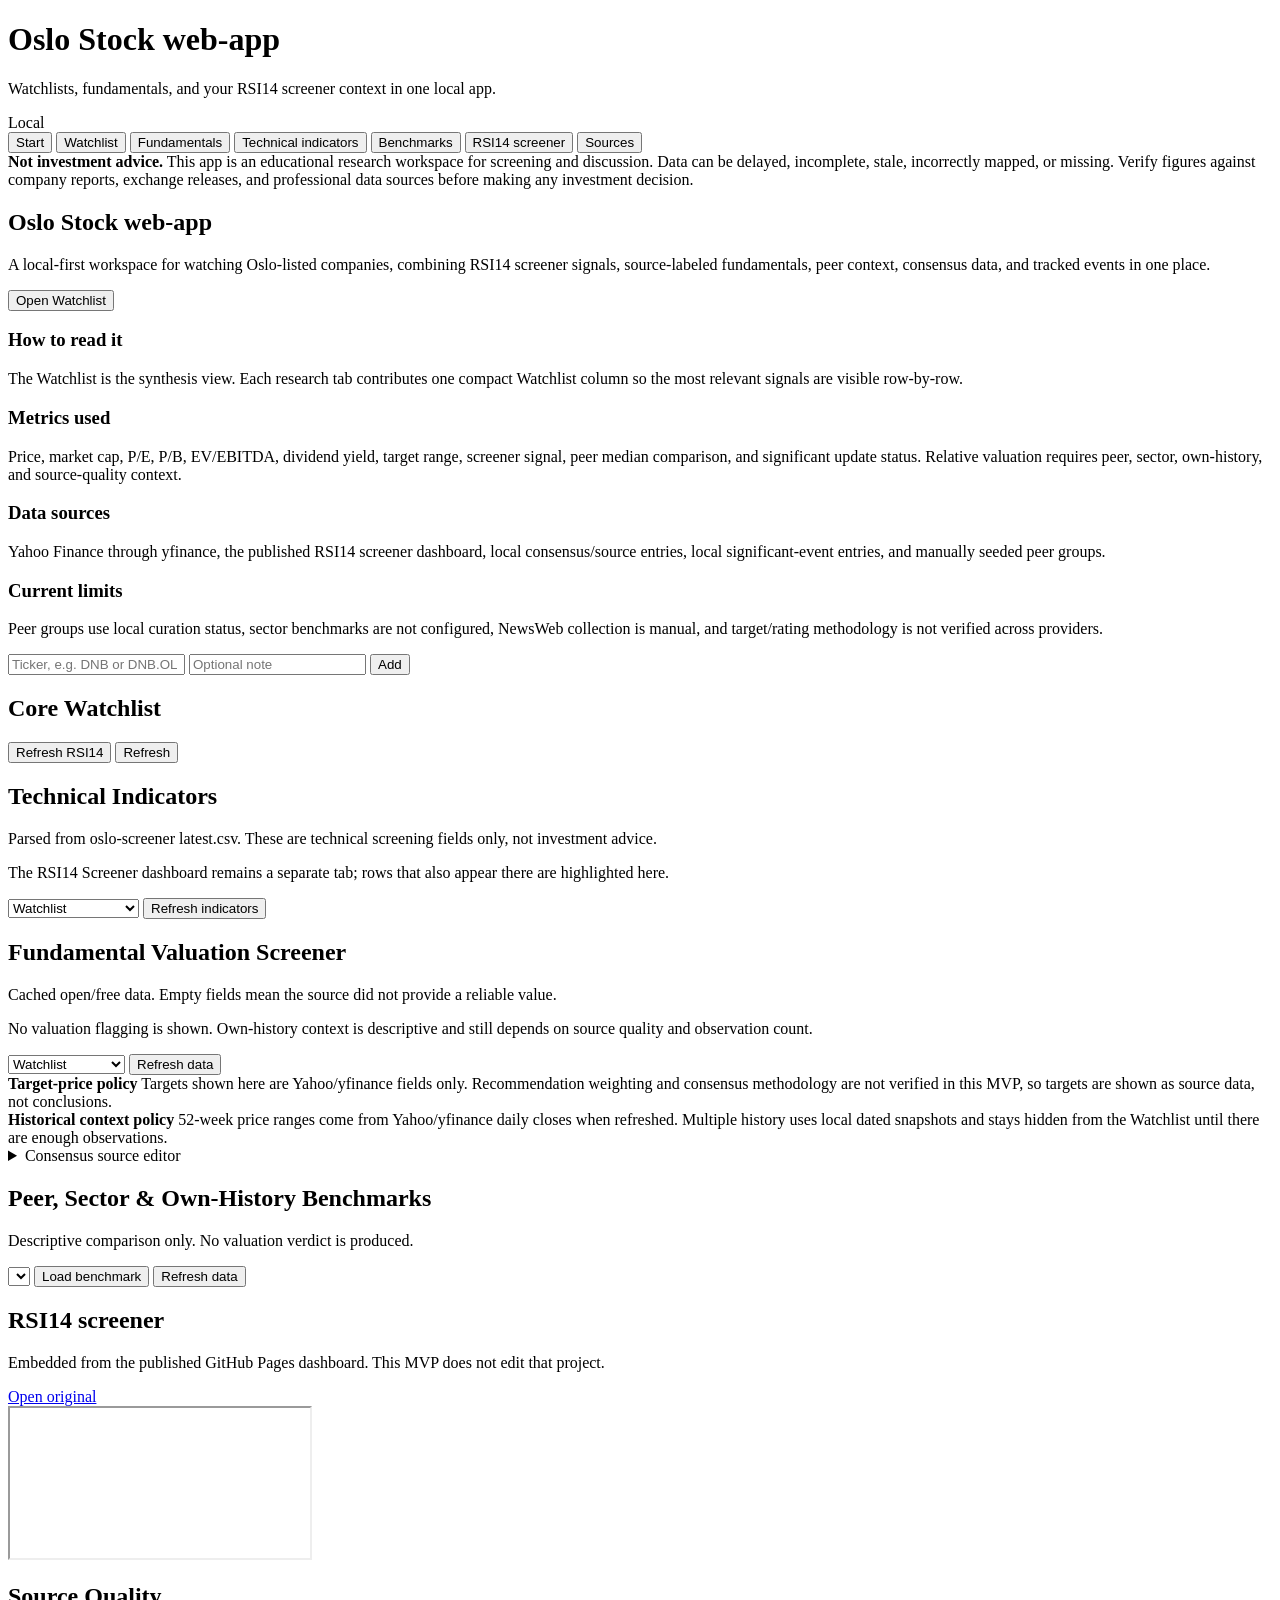
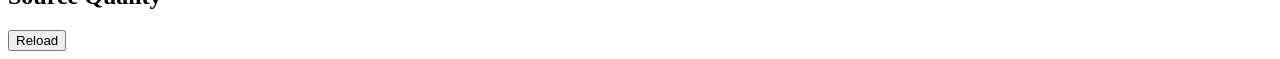
==== app/static/index.html @ fc9c8884 "Add technical indicator coverage to watchlist Co-authored-by: Codex <noreply@openai.com>" ====
<!doctype html>
<html lang="en">
  <head>
    <meta charset="utf-8" />
    <meta name="viewport" content="width=device-width, initial-scale=1, viewport-fit=cover" />
    <meta name="theme-color" content="#172033" />
    <meta name="apple-mobile-web-app-capable" content="yes" />
    <meta name="apple-mobile-web-app-title" content="Oslo Stock" />
    <meta name="apple-mobile-web-app-status-bar-style" content="black-translucent" />
    <link rel="manifest" href="/manifest.json" />
    <title>Oslo Stock web-app</title>
    <link rel="stylesheet" href="/styles.css" />
  </head>
  <body>
    <header class="app-header">
      <div>
        <h1>Oslo Stock web-app</h1>
        <p>Watchlists, fundamentals, and your RSI14 screener context in one local app.</p>
      </div>
      <div class="status-pill" id="health">Local</div>
    </header>

    <nav class="tabs" aria-label="Workspace tabs">
      <button class="tab active" data-tab="start">Start</button>
      <button class="tab" data-tab="watchlist">Watchlist</button>
      <button class="tab" data-tab="fundamentals">Fundamentals</button>
      <button class="tab" data-tab="technical">Technical indicators</button>
      <button class="tab" data-tab="benchmarks">Benchmarks</button>
      <button class="tab" data-tab="dashboard">RSI14 screener</button>
      <button class="tab" data-tab="sources">Sources</button>
    </nav>

    <main>
      <section id="start" class="panel active">
        <div class="start-page">
          <section class="disclaimer-band">
            <strong>Not investment advice.</strong>
            <span>This app is an educational research workspace for screening and discussion. Data can be delayed, incomplete, stale, incorrectly mapped, or missing. Verify figures against company reports, exchange releases, and professional data sources before making any investment decision.</span>
          </section>

          <section class="start-intro">
            <div>
              <h2>Oslo Stock web-app</h2>
              <p>A local-first workspace for watching Oslo-listed companies, combining RSI14 screener signals, source-labeled fundamentals, peer context, consensus data, and tracked events in one place.</p>
            </div>
            <button class="button-link" data-start-watchlist>Open Watchlist</button>
          </section>

          <section class="start-grid">
            <article class="start-card">
              <h3>How to read it</h3>
              <p>The Watchlist is the synthesis view. Each research tab contributes one compact Watchlist column so the most relevant signals are visible row-by-row.</p>
            </article>
            <article class="start-card">
              <h3>Metrics used</h3>
              <p>Price, market cap, P/E, P/B, EV/EBITDA, dividend yield, target range, screener signal, peer median comparison, and significant update status. Relative valuation requires peer, sector, own-history, and source-quality context.</p>
            </article>
            <article class="start-card">
              <h3>Data sources</h3>
              <p>Yahoo Finance through yfinance, the published RSI14 screener dashboard, local consensus/source entries, local significant-event entries, and manually seeded peer groups.</p>
            </article>
            <article class="start-card">
              <h3>Current limits</h3>
              <p>Peer groups use local curation status, sector benchmarks are not configured, NewsWeb collection is manual, and target/rating methodology is not verified across providers.</p>
            </article>
          </section>
        </div>
      </section>

      <section id="watchlist" class="panel">
        <div class="toolbar">
          <form id="add-watchlist-form" class="inline-form">
            <input id="watchlist-symbol" name="symbol" placeholder="Ticker, e.g. DNB or DNB.OL" autocomplete="off" />
            <input id="watchlist-note" name="note" placeholder="Optional note" autocomplete="off" />
            <button type="submit">Add</button>
          </form>
        </div>
        <div class="section-head">
          <h2>Core Watchlist</h2>
          <div class="actions">
            <button id="refresh-screener-alerts" class="secondary">Refresh RSI14</button>
            <button id="refresh-watchlist" class="secondary">Refresh</button>
          </div>
        </div>
        <div id="screener-alerts" class="alert-panel"></div>
        <div id="watchlist-table" class="table-wrap"></div>
      </section>

      <section id="technical" class="panel">
        <div class="section-head">
          <div>
            <h2>Technical Indicators</h2>
            <p class="muted">Parsed from oslo-screener latest.csv. These are technical screening fields only, not investment advice.</p>
            <p class="muted">The RSI14 Screener dashboard remains a separate tab; rows that also appear there are highlighted here.</p>
          </div>
          <div class="actions">
            <select id="technical-universe">
              <option value="watchlist">Watchlist</option>
              <option value="all">Full screener CSV</option>
            </select>
            <button id="refresh-technical">Refresh indicators</button>
          </div>
        </div>
        <div id="technical-summary" class="alert-panel"></div>
        <div id="technical-errors"></div>
        <div id="technical-guide"></div>
        <div id="technical-table" class="table-wrap"></div>
      </section>

      <section id="fundamentals" class="panel">
        <div class="section-head">
          <div>
            <h2>Fundamental Valuation Screener</h2>
            <p class="muted">Cached open/free data. Empty fields mean the source did not provide a reliable value.</p>
            <p class="muted">No valuation flagging is shown. Own-history context is descriptive and still depends on source quality and observation count.</p>
          </div>
          <div class="actions">
            <select id="fundamental-universe">
              <option value="watchlist">Watchlist</option>
              <option value="all">Ticker database</option>
            </select>
            <button id="refresh-fundamentals">Refresh data</button>
          </div>
        </div>
        <div id="fundamental-errors"></div>
        <div class="method-card">
          <strong>Target-price policy</strong>
          <span>Targets shown here are Yahoo/yfinance fields only. Recommendation weighting and consensus methodology are not verified in this MVP, so targets are shown as source data, not conclusions.</span>
        </div>
        <div class="method-card">
          <strong>Historical context policy</strong>
          <span>52-week price ranges come from Yahoo/yfinance daily closes when refreshed. Multiple history uses local dated snapshots and stays hidden from the Watchlist until there are enough observations.</span>
        </div>
        <details class="editor-panel">
          <summary>Consensus source editor</summary>
          <form id="consensus-form" class="editor-grid">
            <input id="consensus-symbol" placeholder="Ticker, e.g. MOWI.OL" autocomplete="off" />
            <input id="consensus-source" placeholder="Source, e.g. MarketScreener" autocomplete="off" />
            <input id="consensus-target" placeholder="Target mean" inputmode="decimal" />
            <input id="consensus-high" placeholder="Target high" inputmode="decimal" />
            <input id="consensus-low" placeholder="Target low" inputmode="decimal" />
            <input id="consensus-analysts" placeholder="Analyst count" inputmode="decimal" />
            <select id="consensus-recommendation">
              <option value="">Recommendation</option>
              <option value="buy">BUY</option>
              <option value="hold">HOLD</option>
              <option value="sell">SELL</option>
            </select>
            <select id="consensus-confidence">
              <option value="manual">manual</option>
              <option value="reviewed">reviewed</option>
              <option value="verified">verified</option>
            </select>
            <input id="consensus-url" placeholder="Source URL" autocomplete="off" />
            <input id="consensus-note" placeholder="Method note" autocomplete="off" />
            <button type="submit">Save source</button>
          </form>
          <div id="consensus-editor-status" class="muted"></div>
        </details>
        <div id="fundamentals-table" class="table-wrap"></div>
      </section>

      <section id="benchmarks" class="panel">
        <div class="section-head">
          <div>
            <h2>Peer, Sector & Own-History Benchmarks</h2>
            <p class="muted">Descriptive comparison only. No valuation verdict is produced.</p>
          </div>
          <form id="benchmark-form" class="actions">
            <select id="benchmark-symbol"></select>
            <button type="submit">Load benchmark</button>
            <button type="button" id="refresh-benchmark" class="secondary">Refresh data</button>
          </form>
        </div>
        <div id="benchmark-content"></div>
      </section>

      <section id="dashboard" class="panel">
        <div class="section-head">
          <div>
            <h2>RSI14 screener</h2>
            <p class="muted">Embedded from the published GitHub Pages dashboard. This MVP does not edit that project.</p>
          </div>
          <a class="button-link" href="https://keresell-coder.github.io/oslo-screener-dashboard/" target="_blank" rel="noreferrer">Open original</a>
        </div>
        <iframe
          class="screener-frame"
          title="RSI14 screener dashboard"
          src="https://keresell-coder.github.io/oslo-screener-dashboard/"
        ></iframe>
      </section>

      <section id="sources" class="panel">
        <div class="section-head">
          <h2>Source Quality</h2>
          <button id="reload-sources" class="secondary">Reload</button>
        </div>
        <div id="sources-content" class="source-grid"></div>
      </section>
    </main>

    <script src="/app.js"></script>
  </body>
</html>
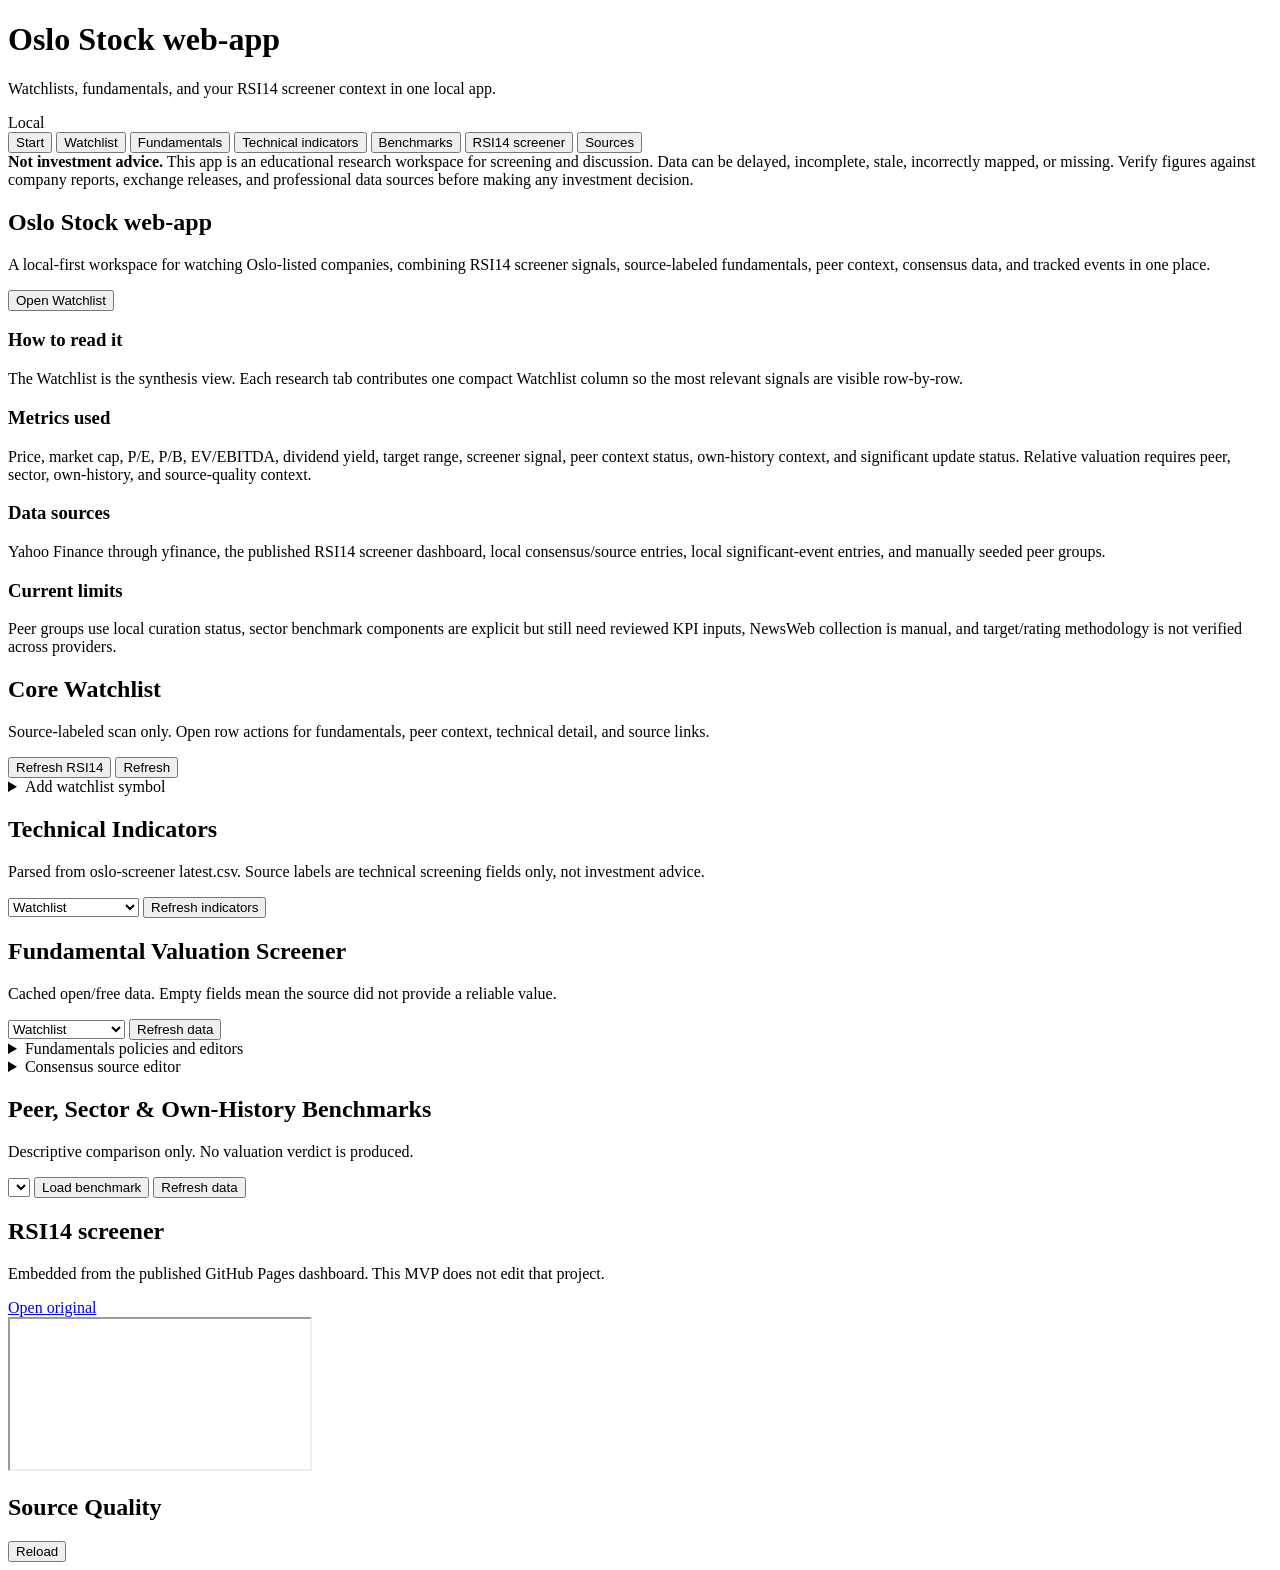
==== commit 438242ac: "Simplify research UI and benchmark context" ====
--- a/app/static/index.html
+++ b/app/static/index.html
@@ -53,7 +53,7 @@
             </article>
             <article class="start-card">
               <h3>Metrics used</h3>
-              <p>Price, market cap, P/E, P/B, EV/EBITDA, dividend yield, target range, screener signal, peer median comparison, and significant update status. Relative valuation requires peer, sector, own-history, and source-quality context.</p>
+              <p>Price, market cap, P/E, P/B, EV/EBITDA, dividend yield, target range, screener signal, peer context status, own-history context, and significant update status. Relative valuation requires peer, sector, own-history, and source-quality context.</p>
             </article>
             <article class="start-card">
               <h3>Data sources</h3>
@@ -61,37 +61,40 @@
             </article>
             <article class="start-card">
               <h3>Current limits</h3>
-              <p>Peer groups use local curation status, sector benchmarks are not configured, NewsWeb collection is manual, and target/rating methodology is not verified across providers.</p>
+              <p>Peer groups use local curation status, sector benchmark components are explicit but still need reviewed KPI inputs, NewsWeb collection is manual, and target/rating methodology is not verified across providers.</p>
             </article>
           </section>
         </div>
       </section>
 
       <section id="watchlist" class="panel">
-        <div class="toolbar">
+        <div class="section-head">
+          <div>
+            <h2>Core Watchlist</h2>
+            <p class="muted">Source-labeled scan only. Open row actions for fundamentals, peer context, technical detail, and source links.</p>
+          </div>
+          <div class="actions">
+            <button id="refresh-screener-alerts" class="secondary">Refresh RSI14</button>
+            <button id="refresh-watchlist" class="secondary">Refresh</button>
+          </div>
+        </div>
+        <div id="screener-alerts" class="alert-panel"></div>
+        <div id="watchlist-table" class="table-wrap"></div>
+        <details class="editor-panel add-watchlist-panel">
+          <summary>Add watchlist symbol</summary>
           <form id="add-watchlist-form" class="inline-form">
             <input id="watchlist-symbol" name="symbol" placeholder="Ticker, e.g. DNB or DNB.OL" autocomplete="off" />
             <input id="watchlist-note" name="note" placeholder="Optional note" autocomplete="off" />
             <button type="submit">Add</button>
           </form>
-        </div>
-        <div class="section-head">
-          <h2>Core Watchlist</h2>
-          <div class="actions">
-            <button id="refresh-screener-alerts" class="secondary">Refresh RSI14</button>
-            <button id="refresh-watchlist" class="secondary">Refresh</button>
-          </div>
-        </div>
-        <div id="screener-alerts" class="alert-panel"></div>
-        <div id="watchlist-table" class="table-wrap"></div>
+        </details>
       </section>
 
       <section id="technical" class="panel">
         <div class="section-head">
           <div>
             <h2>Technical Indicators</h2>
-            <p class="muted">Parsed from oslo-screener latest.csv. These are technical screening fields only, not investment advice.</p>
-            <p class="muted">The RSI14 Screener dashboard remains a separate tab; rows that also appear there are highlighted here.</p>
+            <p class="muted">Parsed from oslo-screener latest.csv. Source labels are technical screening fields only, not investment advice.</p>
           </div>
           <div class="actions">
             <select id="technical-universe">
@@ -103,8 +106,8 @@
         </div>
         <div id="technical-summary" class="alert-panel"></div>
         <div id="technical-errors"></div>
+        <div id="technical-table" class="table-wrap"></div>
         <div id="technical-guide"></div>
-        <div id="technical-table" class="table-wrap"></div>
       </section>
 
       <section id="fundamentals" class="panel">
@@ -112,7 +115,6 @@
           <div>
             <h2>Fundamental Valuation Screener</h2>
             <p class="muted">Cached open/free data. Empty fields mean the source did not provide a reliable value.</p>
-            <p class="muted">No valuation flagging is shown. Own-history context is descriptive and still depends on source quality and observation count.</p>
           </div>
           <div class="actions">
             <select id="fundamental-universe">
@@ -123,14 +125,20 @@
           </div>
         </div>
         <div id="fundamental-errors"></div>
-        <div class="method-card">
-          <strong>Target-price policy</strong>
-          <span>Targets shown here are Yahoo/yfinance fields only. Recommendation weighting and consensus methodology are not verified in this MVP, so targets are shown as source data, not conclusions.</span>
-        </div>
-        <div class="method-card">
-          <strong>Historical context policy</strong>
-          <span>52-week price ranges come from Yahoo/yfinance daily closes when refreshed. Multiple history uses local dated snapshots and stays hidden from the Watchlist until there are enough observations.</span>
-        </div>
+        <div id="fundamentals-table" class="table-wrap"></div>
+        <details class="editor-panel info-panel">
+          <summary>Fundamentals policies and editors</summary>
+          <div class="method-card">
+            <strong>Target-price policy</strong>
+            <span>Targets shown here are Yahoo/yfinance fields only. Recommendation weighting and consensus methodology are not verified in this MVP, so targets are shown as source data, not conclusions.</span>
+          </div>
+          <div class="method-card">
+            <strong>Historical context policy</strong>
+            <span>52-week price ranges come from Yahoo/yfinance daily closes when refreshed. Multiple history uses local dated snapshots and stays hidden from the Watchlist until there are enough observations.</span>
+          </div>
+          <p class="muted">No valuation flagging is shown. Own-history context is descriptive and still depends on source quality and observation count.</p>
+        </details>
+        <div id="fundamental-guide"></div>
         <details class="editor-panel">
           <summary>Consensus source editor</summary>
           <form id="consensus-form" class="editor-grid">
@@ -157,7 +165,6 @@
           </form>
           <div id="consensus-editor-status" class="muted"></div>
         </details>
-        <div id="fundamentals-table" class="table-wrap"></div>
       </section>
 
       <section id="benchmarks" class="panel">
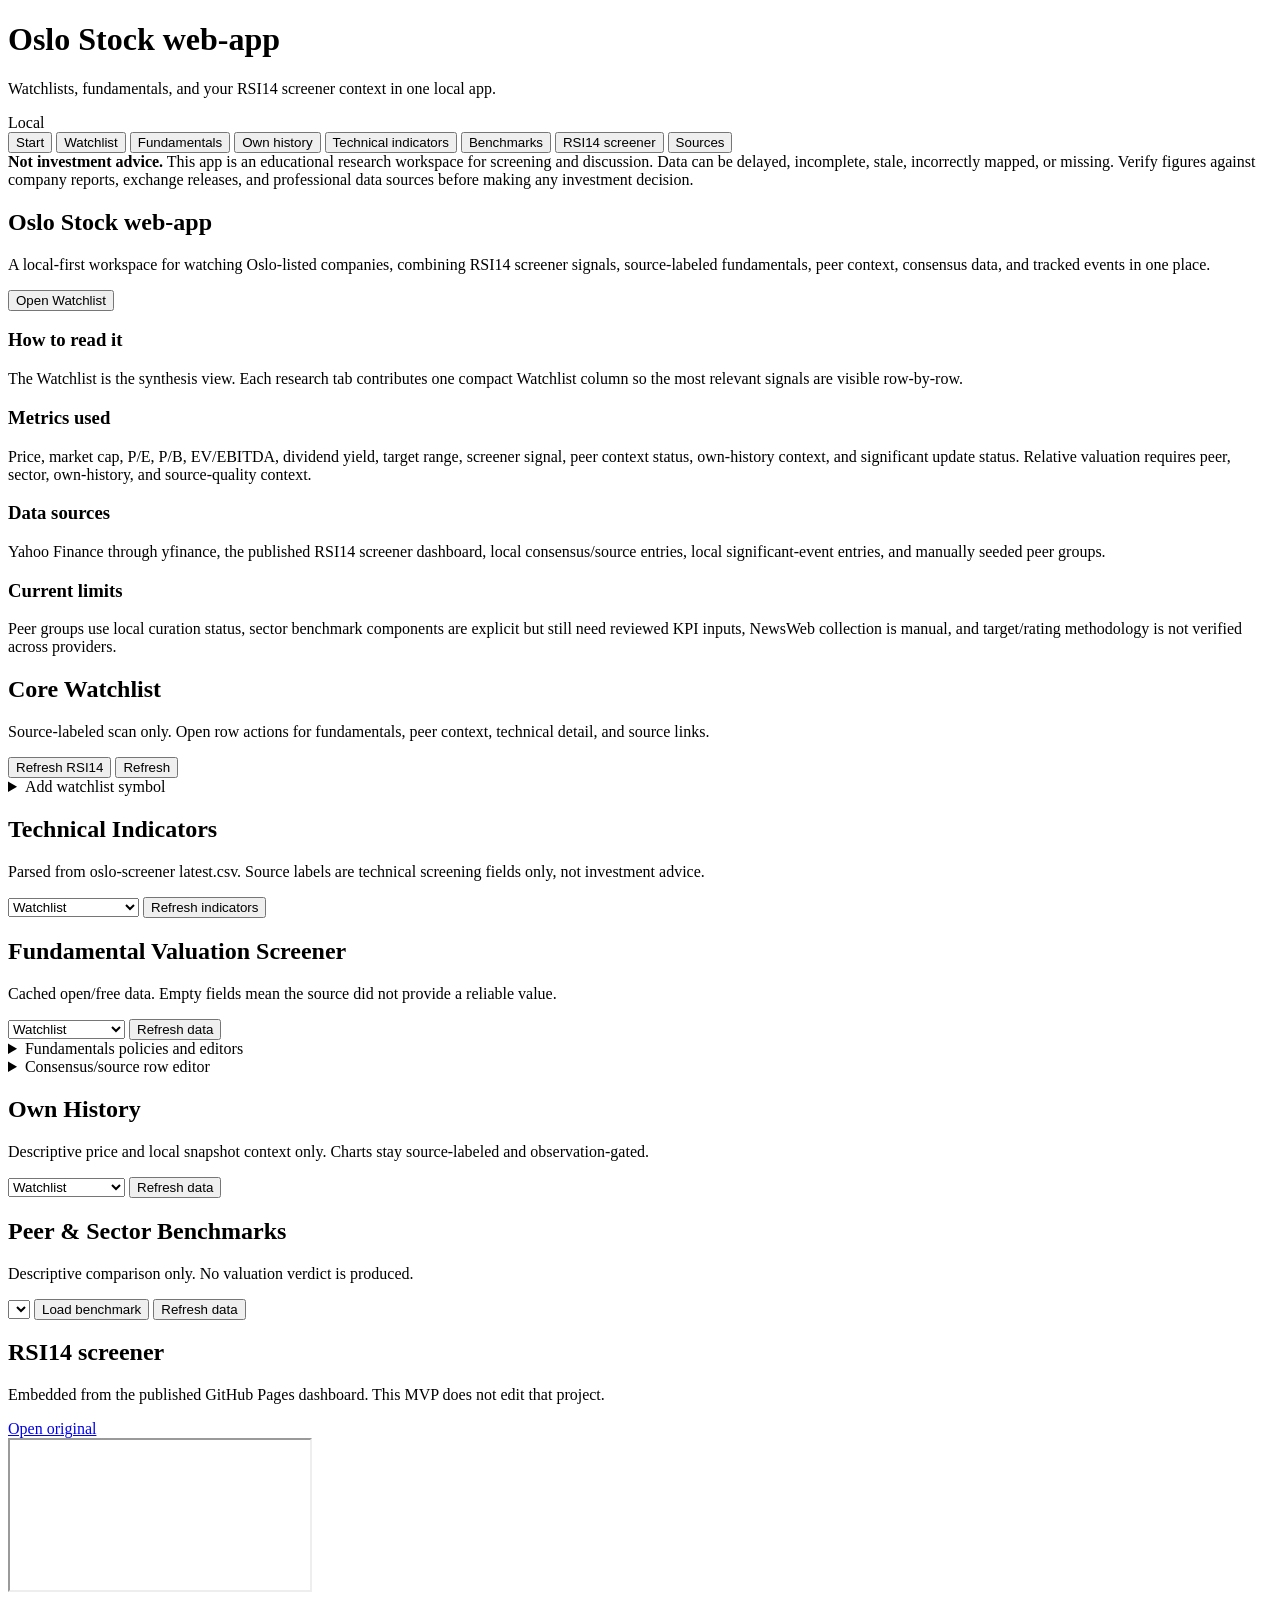
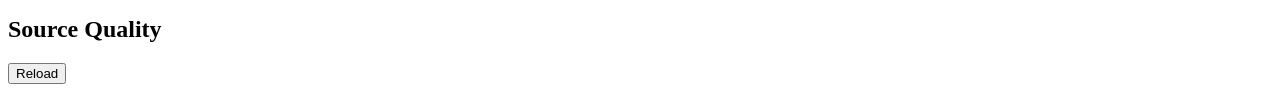
==== commit 8d8a0a92: "Improve consensus source quality handling" ====
--- a/app/static/index.html
+++ b/app/static/index.html
@@ -24,6 +24,7 @@
       <button class="tab active" data-tab="start">Start</button>
       <button class="tab" data-tab="watchlist">Watchlist</button>
       <button class="tab" data-tab="fundamentals">Fundamentals</button>
+      <button class="tab" data-tab="own-history">Own history</button>
       <button class="tab" data-tab="technical">Technical indicators</button>
       <button class="tab" data-tab="benchmarks">Benchmarks</button>
       <button class="tab" data-tab="dashboard">RSI14 screener</button>
@@ -130,47 +131,114 @@
           <summary>Fundamentals policies and editors</summary>
           <div class="method-card">
             <strong>Target-price policy</strong>
-            <span>Targets shown here are Yahoo/yfinance fields only. Recommendation weighting and consensus methodology are not verified in this MVP, so targets are shown as source data, not conclusions.</span>
-          </div>
-          <div class="method-card">
-            <strong>Historical context policy</strong>
-            <span>52-week price ranges come from Yahoo/yfinance daily closes when refreshed. Multiple history uses local dated snapshots and stays hidden from the Watchlist until there are enough observations.</span>
-          </div>
-          <p class="muted">No valuation flagging is shown. Own-history context is descriptive and still depends on source quality and observation count.</p>
+            <span>Targets and rating labels are provider/source rows. Yahoo/yfinance rows are not verified consensus, analyst counts may overlap, and the app does not produce weighted BUY/HOLD/SELL recommendations.</span>
+          </div>
+          <p class="muted">No valuation flagging is shown. Own-history context has its own tab so the Fundamentals matrix stays focused on current source fields.</p>
         </details>
         <div id="fundamental-guide"></div>
         <details class="editor-panel">
-          <summary>Consensus source editor</summary>
-          <form id="consensus-form" class="editor-grid">
-            <input id="consensus-symbol" placeholder="Ticker, e.g. MOWI.OL" autocomplete="off" />
-            <input id="consensus-source" placeholder="Source, e.g. MarketScreener" autocomplete="off" />
-            <input id="consensus-target" placeholder="Target mean" inputmode="decimal" />
-            <input id="consensus-high" placeholder="Target high" inputmode="decimal" />
-            <input id="consensus-low" placeholder="Target low" inputmode="decimal" />
-            <input id="consensus-analysts" placeholder="Analyst count" inputmode="decimal" />
-            <select id="consensus-recommendation">
-              <option value="">Recommendation</option>
-              <option value="buy">BUY</option>
-              <option value="hold">HOLD</option>
-              <option value="sell">SELL</option>
-            </select>
-            <select id="consensus-confidence">
-              <option value="manual">manual</option>
-              <option value="reviewed">reviewed</option>
-              <option value="verified">verified</option>
-            </select>
-            <input id="consensus-url" placeholder="Source URL" autocomplete="off" />
-            <input id="consensus-note" placeholder="Method note" autocomplete="off" />
-            <button type="submit">Save source</button>
+          <summary>Consensus/source row editor</summary>
+          <form id="consensus-form" class="consensus-form">
+            <fieldset class="consensus-fieldset">
+              <legend>Source row</legend>
+              <label class="form-field">Ticker
+                <input id="consensus-symbol" placeholder="MOWI.OL" autocomplete="off" />
+              </label>
+              <label class="form-field">Source
+                <input id="consensus-source" placeholder="MarketScreener, broker note, company IR" autocomplete="off" />
+              </label>
+              <label class="form-field">Row type
+                <select id="consensus-source-type">
+                  <option value="manual-source">manual source row</option>
+                  <option value="manual-override">manual override</option>
+                  <option value="provider-row">provider row</option>
+                </select>
+              </label>
+              <label class="form-field">Review status
+                <select id="consensus-review-status">
+                  <option value="draft">draft</option>
+                  <option value="reviewed">reviewed</option>
+                  <option value="verified">verified</option>
+                </select>
+              </label>
+              <label class="form-field">Source URL
+                <input id="consensus-url" placeholder="https://..." autocomplete="off" />
+              </label>
+              <label class="form-field">As-of date
+                <input id="consensus-as-of" type="date" />
+              </label>
+            </fieldset>
+            <fieldset class="consensus-fieldset">
+              <legend>Provider values</legend>
+              <label class="form-field">Target mean
+                <input id="consensus-target" inputmode="decimal" />
+              </label>
+              <label class="form-field">Target high
+                <input id="consensus-high" inputmode="decimal" />
+              </label>
+              <label class="form-field">Target low
+                <input id="consensus-low" inputmode="decimal" />
+              </label>
+              <label class="form-field">Currency
+                <input id="consensus-currency" placeholder="NOK" autocomplete="off" />
+              </label>
+              <label class="form-field">Reported analyst refs
+                <input id="consensus-analysts" inputmode="decimal" />
+              </label>
+              <label class="form-field">Raw rating label
+                <select id="consensus-recommendation">
+                  <option value="">missing</option>
+                  <option value="buy">BUY source label</option>
+                  <option value="hold">HOLD source label</option>
+                  <option value="sell">SELL source label</option>
+                </select>
+              </label>
+            </fieldset>
+            <fieldset class="consensus-fieldset">
+              <legend>Quality notes</legend>
+              <label class="form-field">Confidence
+                <select id="consensus-confidence">
+                  <option value="manual">manual</option>
+                  <option value="reviewed">reviewed</option>
+                  <option value="verified">verified</option>
+                </select>
+              </label>
+              <label class="form-field form-span-2">Method note
+                <textarea id="consensus-note" rows="2" placeholder="How the source defines target/rating fields"></textarea>
+              </label>
+              <label class="form-field form-span-2">Limitations
+                <textarea id="consensus-limitations" rows="2" placeholder="Coverage gaps, overlapping analyst counts, stale data, or unclear methodology"></textarea>
+              </label>
+              <button type="submit">Save source row</button>
+            </fieldset>
           </form>
           <div id="consensus-editor-status" class="muted"></div>
+          <div id="consensus-source-table" class="table-wrap consensus-source-table"></div>
         </details>
       </section>
 
+      <section id="own-history" class="panel">
+        <div class="section-head">
+          <div>
+            <h2>Own History</h2>
+            <p class="muted">Descriptive price and local snapshot context only. Charts stay source-labeled and observation-gated.</p>
+          </div>
+          <div class="actions">
+            <select id="own-history-universe">
+              <option value="watchlist">Watchlist</option>
+              <option value="all">Ticker database</option>
+            </select>
+            <button id="refresh-own-history">Refresh data</button>
+          </div>
+        </div>
+        <div id="own-history-errors"></div>
+        <div id="own-history-table" class="table-wrap"></div>
+      </section>
+
       <section id="benchmarks" class="panel">
         <div class="section-head">
           <div>
-            <h2>Peer, Sector & Own-History Benchmarks</h2>
+            <h2>Peer & Sector Benchmarks</h2>
             <p class="muted">Descriptive comparison only. No valuation verdict is produced.</p>
           </div>
           <form id="benchmark-form" class="actions">
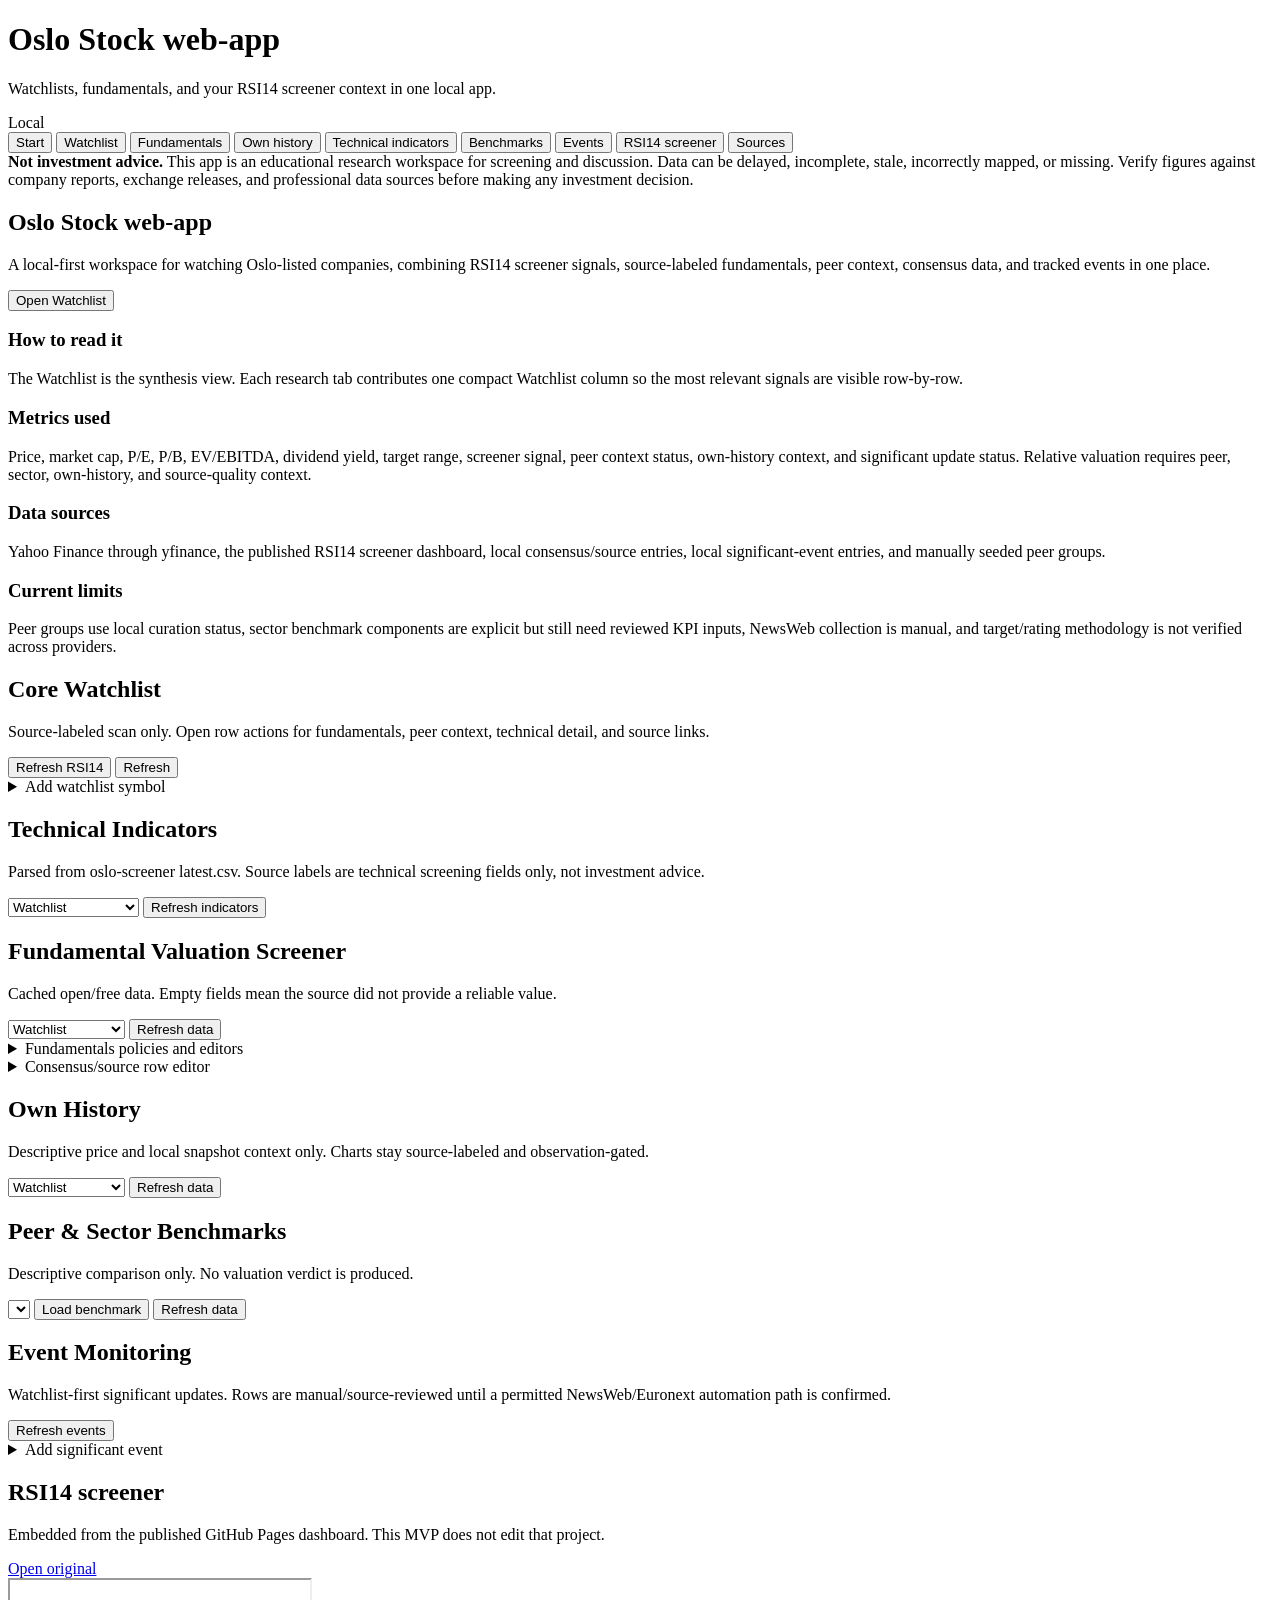
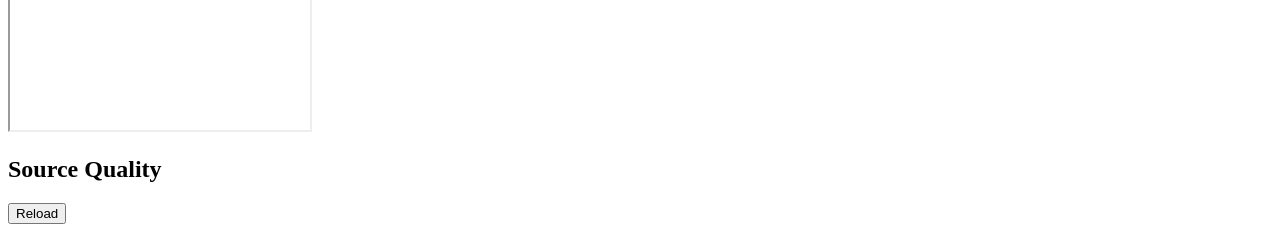
==== commit a3f79771: "Add watchlist event monitoring" ====
--- a/app/static/index.html
+++ b/app/static/index.html
@@ -27,6 +27,7 @@
       <button class="tab" data-tab="own-history">Own history</button>
       <button class="tab" data-tab="technical">Technical indicators</button>
       <button class="tab" data-tab="benchmarks">Benchmarks</button>
+      <button class="tab" data-tab="events">Events</button>
       <button class="tab" data-tab="dashboard">RSI14 screener</button>
       <button class="tab" data-tab="sources">Sources</button>
     </nav>
@@ -250,6 +251,87 @@
         <div id="benchmark-content"></div>
       </section>
 
+      <section id="events" class="panel">
+        <div class="section-head">
+          <div>
+            <h2>Event Monitoring</h2>
+            <p class="muted">Watchlist-first significant updates. Rows are manual/source-reviewed until a permitted NewsWeb/Euronext automation path is confirmed.</p>
+          </div>
+          <div class="actions">
+            <button id="refresh-events" class="secondary">Refresh events</button>
+          </div>
+        </div>
+        <div id="event-source-policy" class="alert-panel"></div>
+        <div id="event-summary" class="alert-panel"></div>
+        <div id="event-table" class="table-wrap"></div>
+        <details class="editor-panel">
+          <summary>Add significant event</summary>
+          <form id="event-form" class="event-form">
+            <fieldset class="consensus-fieldset">
+              <legend>Event</legend>
+              <label class="form-field">Ticker
+                <select id="event-symbol"></select>
+              </label>
+              <label class="form-field form-span-2">Title
+                <input id="event-title" placeholder="Short source title" autocomplete="off" />
+              </label>
+              <label class="form-field">Category
+                <select id="event-category"></select>
+              </label>
+              <label class="form-field">Importance
+                <select id="event-importance">
+                  <option value="normal">normal</option>
+                  <option value="medium">medium</option>
+                  <option value="high">high</option>
+                </select>
+              </label>
+              <label class="form-field">Published date
+                <input id="event-published-at" type="date" />
+              </label>
+            </fieldset>
+            <fieldset class="consensus-fieldset">
+              <legend>Source and quality</legend>
+              <label class="form-field">Source
+                <input id="event-source" value="NewsWeb manual review" autocomplete="off" />
+              </label>
+              <label class="form-field">Source type
+                <select id="event-source-type">
+                  <option value="manual-source">manual source row</option>
+                  <option value="source-linked">source linked</option>
+                  <option value="provider-row">provider row</option>
+                </select>
+              </label>
+              <label class="form-field">Review status
+                <select id="event-review-status">
+                  <option value="draft">draft</option>
+                  <option value="reviewed">reviewed</option>
+                  <option value="verified">verified</option>
+                </select>
+              </label>
+              <label class="form-field">Confidence
+                <select id="event-confidence">
+                  <option value="manual">manual</option>
+                  <option value="source-linked">source-linked</option>
+                  <option value="reviewed">reviewed</option>
+                  <option value="verified">verified</option>
+                </select>
+              </label>
+              <label class="form-field form-span-2">Source URL
+                <input id="event-url" placeholder="https://newsweb.oslobors.no/..." autocomplete="off" />
+              </label>
+              <label class="form-field form-span-2">Note
+                <textarea id="event-note" rows="2" placeholder="Why this is significant; keep descriptive and non-advisory"></textarea>
+              </label>
+              <label class="form-field form-span-2">Limitations
+                <textarea id="event-limitations" rows="2" placeholder="Missing detail, source uncertainty, stale link, or automation caveat"></textarea>
+              </label>
+              <button type="submit">Save event</button>
+            </fieldset>
+          </form>
+          <div id="event-editor-status" class="muted"></div>
+        </details>
+      </section>
+
       <section id="dashboard" class="panel">
         <div class="section-head">
           <div>
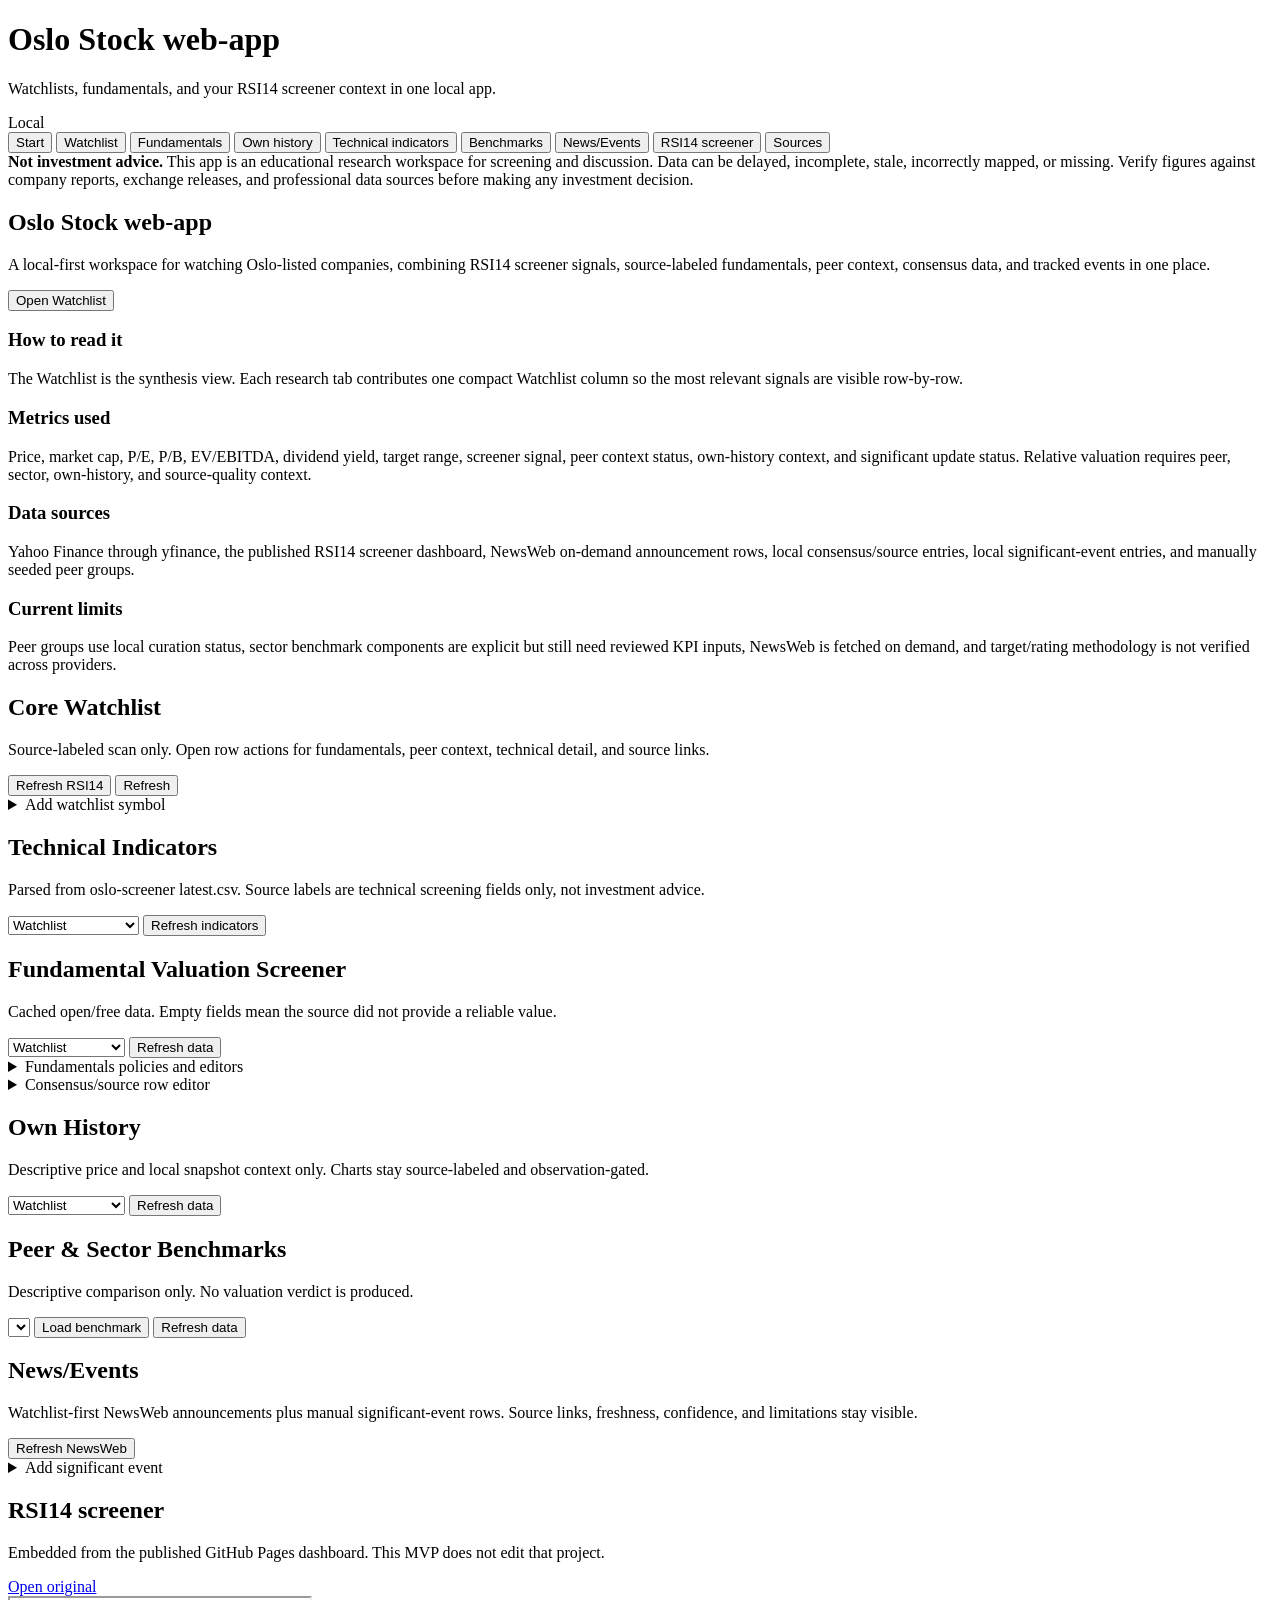
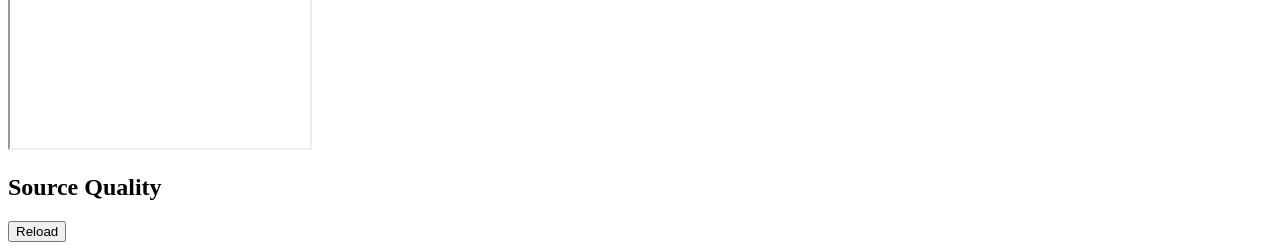
==== commit 88523aab: "Pull NewsWeb rows into events" ====
--- a/app/static/index.html
+++ b/app/static/index.html
@@ -27,7 +27,7 @@
       <button class="tab" data-tab="own-history">Own history</button>
       <button class="tab" data-tab="technical">Technical indicators</button>
       <button class="tab" data-tab="benchmarks">Benchmarks</button>
-      <button class="tab" data-tab="events">Events</button>
+      <button class="tab" data-tab="events">News/Events</button>
       <button class="tab" data-tab="dashboard">RSI14 screener</button>
       <button class="tab" data-tab="sources">Sources</button>
     </nav>
@@ -59,11 +59,11 @@
             </article>
             <article class="start-card">
               <h3>Data sources</h3>
-              <p>Yahoo Finance through yfinance, the published RSI14 screener dashboard, local consensus/source entries, local significant-event entries, and manually seeded peer groups.</p>
+              <p>Yahoo Finance through yfinance, the published RSI14 screener dashboard, NewsWeb on-demand announcement rows, local consensus/source entries, local significant-event entries, and manually seeded peer groups.</p>
             </article>
             <article class="start-card">
               <h3>Current limits</h3>
-              <p>Peer groups use local curation status, sector benchmark components are explicit but still need reviewed KPI inputs, NewsWeb collection is manual, and target/rating methodology is not verified across providers.</p>
+              <p>Peer groups use local curation status, sector benchmark components are explicit but still need reviewed KPI inputs, NewsWeb is fetched on demand, and target/rating methodology is not verified across providers.</p>
             </article>
           </section>
         </div>
@@ -254,11 +254,11 @@
       <section id="events" class="panel">
         <div class="section-head">
           <div>
-            <h2>Event Monitoring</h2>
-            <p class="muted">Watchlist-first significant updates. Rows are manual/source-reviewed until a permitted NewsWeb/Euronext automation path is confirmed.</p>
-          </div>
-          <div class="actions">
-            <button id="refresh-events" class="secondary">Refresh events</button>
+            <h2>News/Events</h2>
+            <p class="muted">Watchlist-first NewsWeb announcements plus manual significant-event rows. Source links, freshness, confidence, and limitations stay visible.</p>
+          </div>
+          <div class="actions">
+            <button id="refresh-events" class="secondary">Refresh NewsWeb</button>
           </div>
         </div>
         <div id="event-source-policy" class="alert-panel"></div>
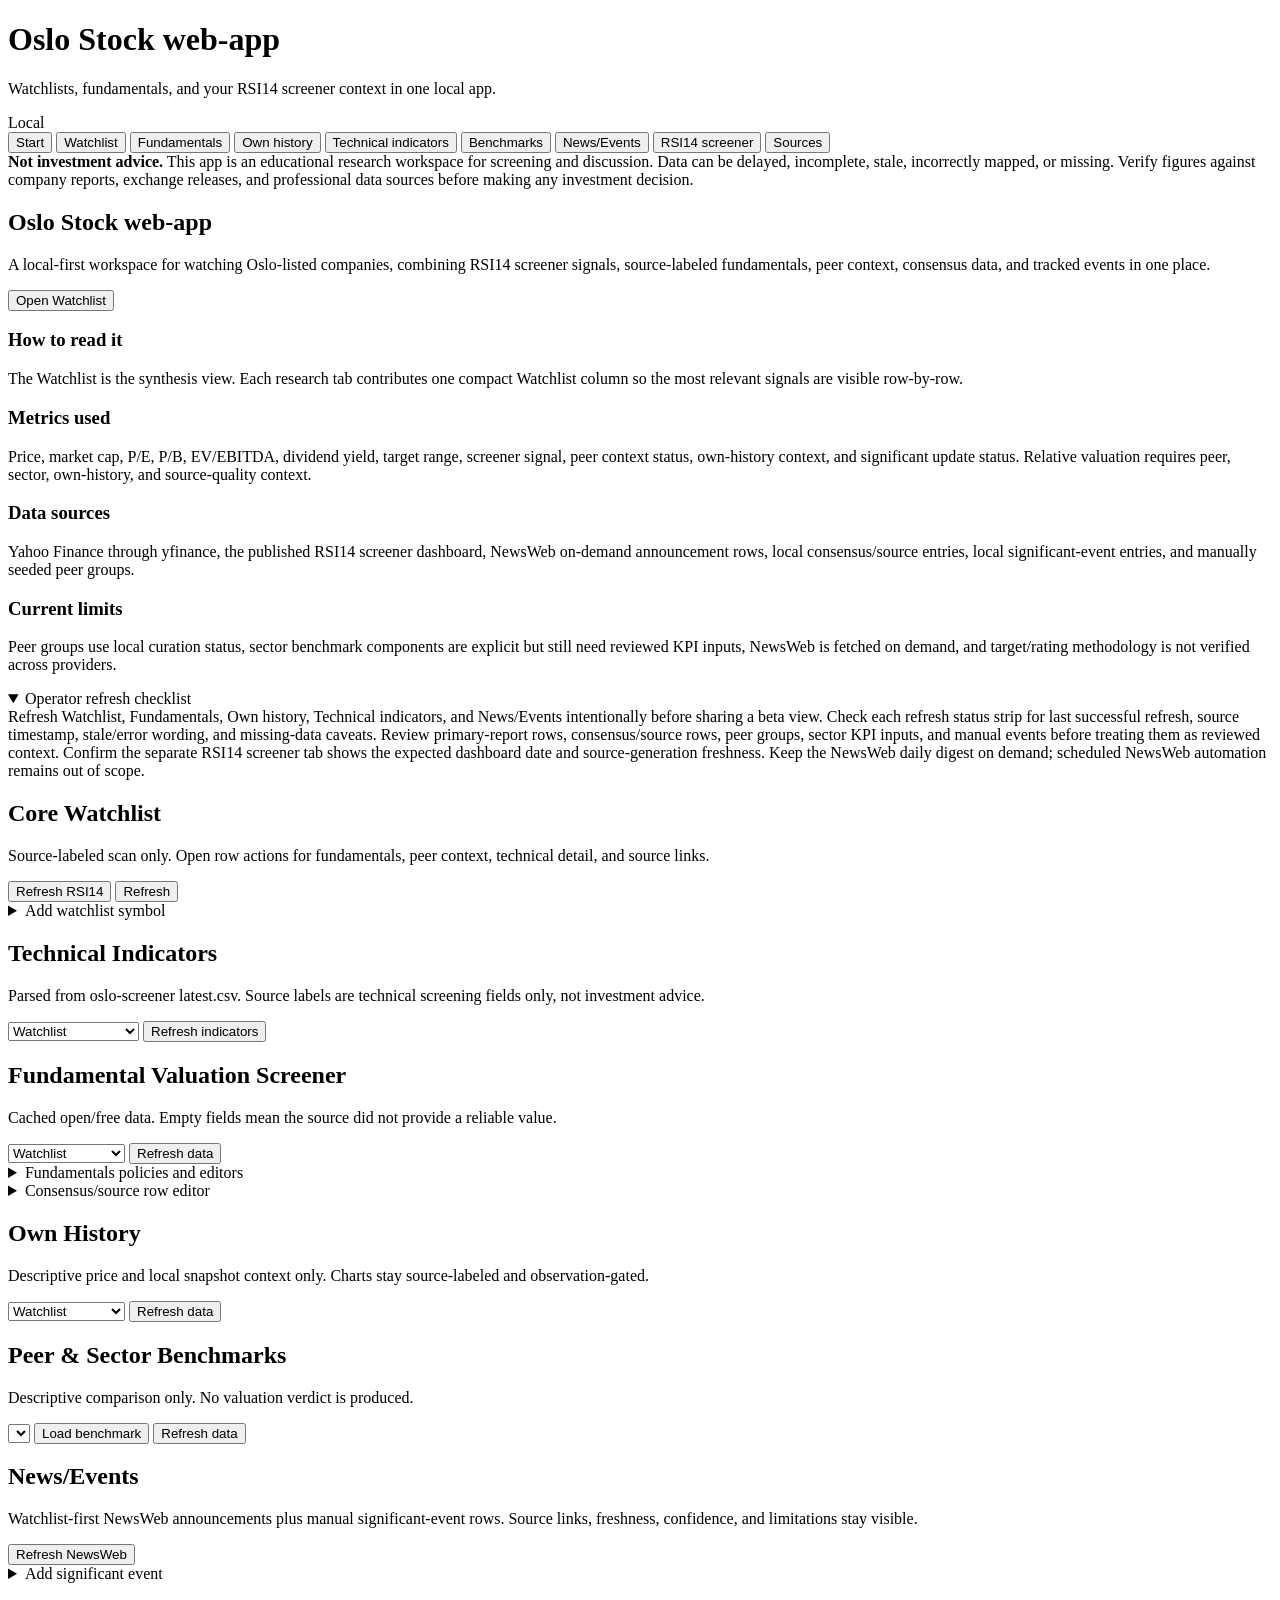
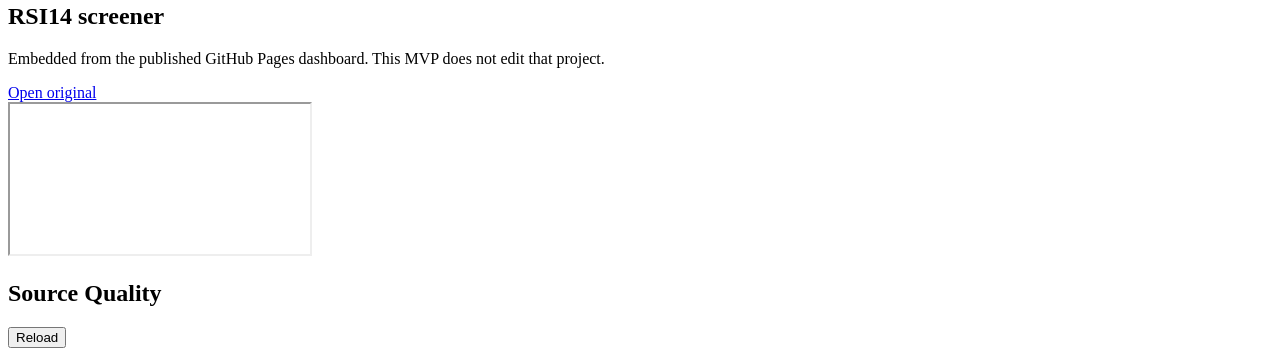
==== commit 7d9dc175: "Add data refresh readiness workflow" ====
--- a/app/static/index.html
+++ b/app/static/index.html
@@ -66,6 +66,16 @@
               <p>Peer groups use local curation status, sector benchmark components are explicit but still need reviewed KPI inputs, NewsWeb is fetched on demand, and target/rating methodology is not verified across providers.</p>
             </article>
           </section>
+          <details class="operator-checklist" open>
+            <summary>Operator refresh checklist</summary>
+            <div class="checklist-grid">
+              <span>Refresh Watchlist, Fundamentals, Own history, Technical indicators, and News/Events intentionally before sharing a beta view.</span>
+              <span>Check each refresh status strip for last successful refresh, source timestamp, stale/error wording, and missing-data caveats.</span>
+              <span>Review primary-report rows, consensus/source rows, peer groups, sector KPI inputs, and manual events before treating them as reviewed context.</span>
+              <span>Confirm the separate RSI14 screener tab shows the expected dashboard date and source-generation freshness.</span>
+              <span>Keep the NewsWeb daily digest on demand; scheduled NewsWeb automation remains out of scope.</span>
+            </div>
+          </details>
         </div>
       </section>
 
@@ -80,6 +90,7 @@
             <button id="refresh-watchlist" class="secondary">Refresh</button>
           </div>
         </div>
+        <div id="watchlist-refresh-status" class="refresh-status-wrap"></div>
         <div id="screener-alerts" class="alert-panel"></div>
         <div id="watchlist-table" class="table-wrap"></div>
         <details class="editor-panel add-watchlist-panel">
@@ -106,6 +117,7 @@
             <button id="refresh-technical">Refresh indicators</button>
           </div>
         </div>
+        <div id="technical-refresh-status" class="refresh-status-wrap"></div>
         <div id="technical-summary" class="alert-panel"></div>
         <div id="technical-errors"></div>
         <div id="technical-table" class="table-wrap"></div>
@@ -126,6 +138,7 @@
             <button id="refresh-fundamentals">Refresh data</button>
           </div>
         </div>
+        <div id="fundamental-refresh-status" class="refresh-status-wrap"></div>
         <div id="fundamental-errors"></div>
         <div id="fundamentals-table" class="table-wrap"></div>
         <details class="editor-panel info-panel">
@@ -232,6 +245,7 @@
             <button id="refresh-own-history">Refresh data</button>
           </div>
         </div>
+        <div id="own-history-refresh-status" class="refresh-status-wrap"></div>
         <div id="own-history-errors"></div>
         <div id="own-history-table" class="table-wrap"></div>
       </section>
@@ -248,6 +262,7 @@
             <button type="button" id="refresh-benchmark" class="secondary">Refresh data</button>
           </form>
         </div>
+        <div id="benchmark-refresh-status" class="refresh-status-wrap"></div>
         <div id="benchmark-content"></div>
       </section>
 
@@ -261,6 +276,7 @@
             <button id="refresh-events" class="secondary">Refresh NewsWeb</button>
           </div>
         </div>
+        <div id="event-refresh-status" class="refresh-status-wrap"></div>
         <div id="event-source-policy" class="alert-panel"></div>
         <div id="event-summary" class="alert-panel"></div>
         <div id="event-table" class="table-wrap"></div>
@@ -352,6 +368,7 @@
           <h2>Source Quality</h2>
           <button id="reload-sources" class="secondary">Reload</button>
         </div>
+        <div id="sources-refresh-status" class="refresh-status-wrap"></div>
         <div id="sources-content" class="source-grid"></div>
       </section>
     </main>
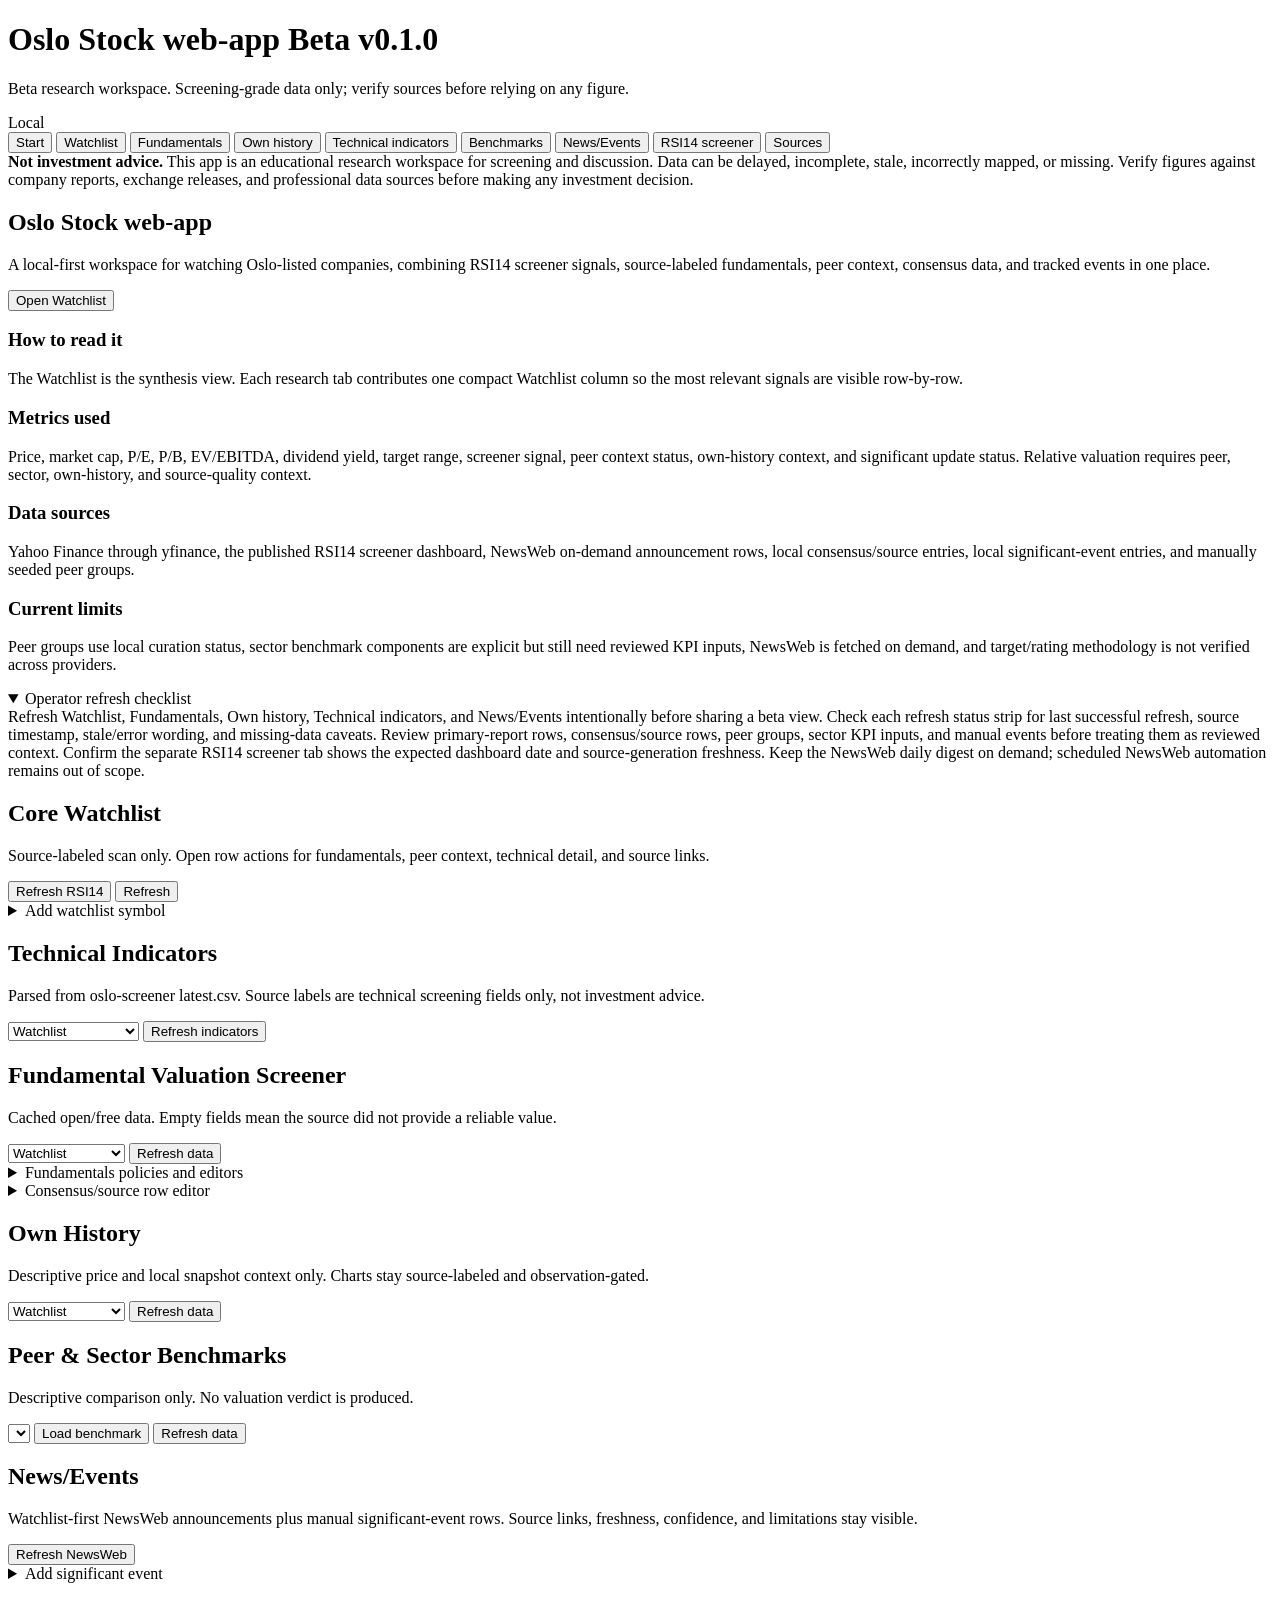
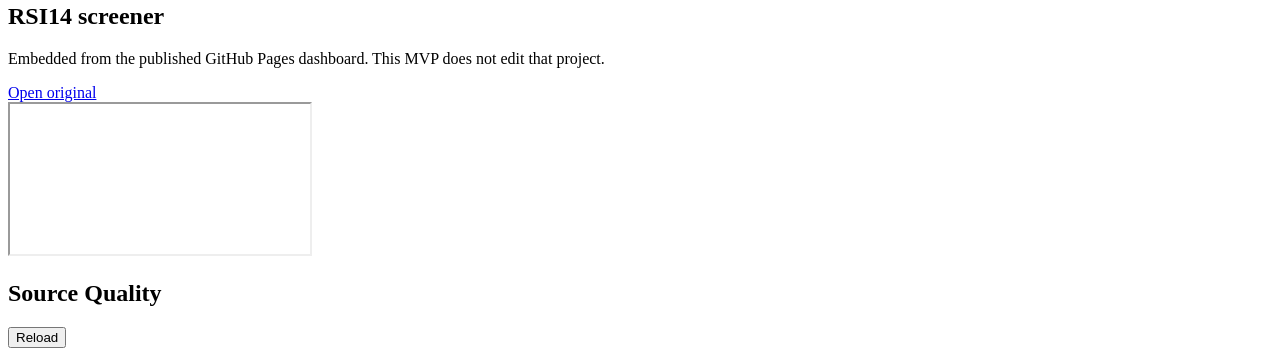
==== commit ba7310ba: "Lock beta release plan" ====
--- a/app/static/index.html
+++ b/app/static/index.html
@@ -14,8 +14,8 @@
   <body>
     <header class="app-header">
       <div>
-        <h1>Oslo Stock web-app</h1>
-        <p>Watchlists, fundamentals, and your RSI14 screener context in one local app.</p>
+        <h1>Oslo Stock web-app <span class="beta-label">Beta v0.1.0</span></h1>
+        <p>Beta research workspace. Screening-grade data only; verify sources before relying on any figure.</p>
       </div>
       <div class="status-pill" id="health">Local</div>
     </header>
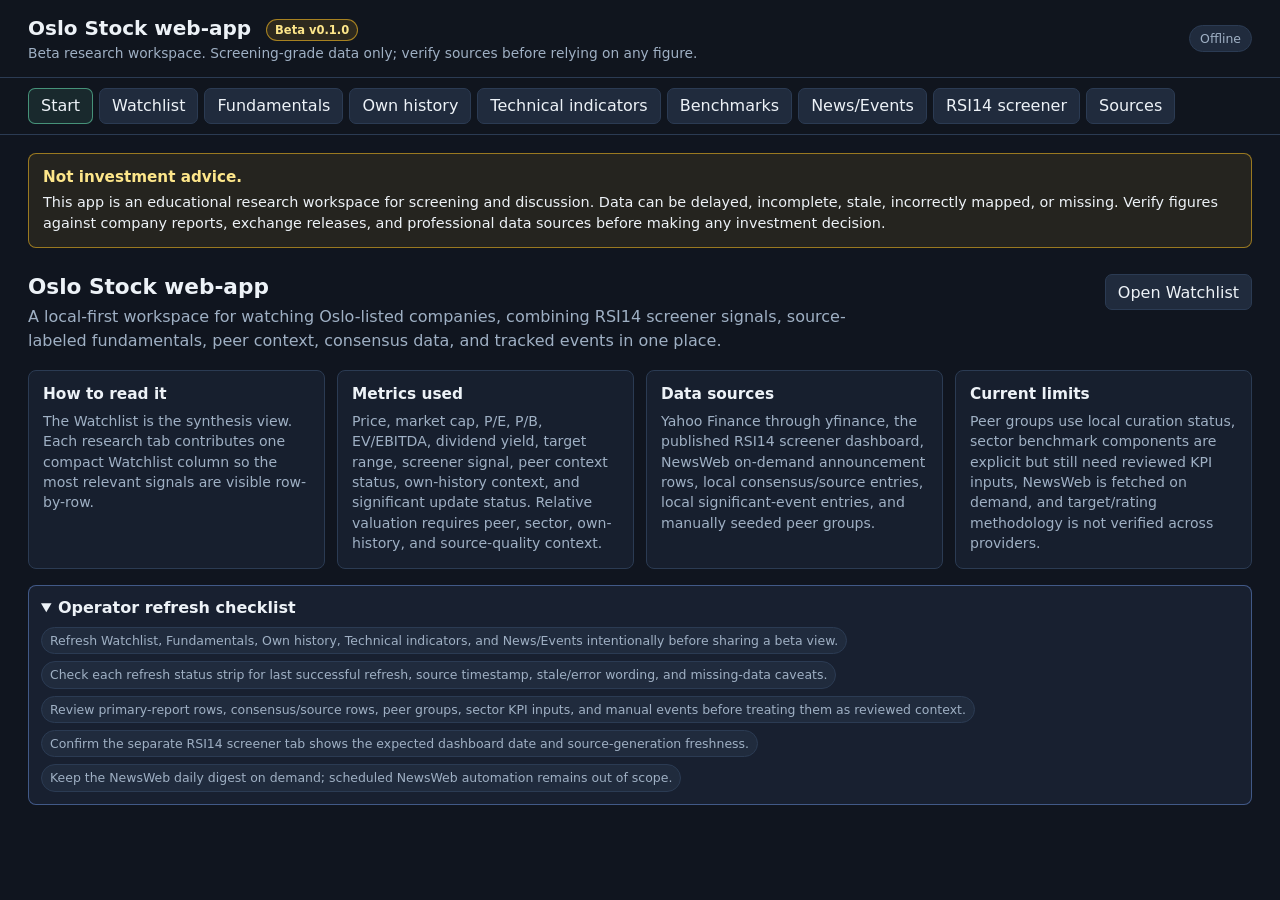
==== commit 8b1b09dd: "Gate Workspace comparison and source-date claims" ====
--- a/app/static/index.html
+++ b/app/static/index.html
@@ -7,9 +7,10 @@
     <meta name="apple-mobile-web-app-capable" content="yes" />
     <meta name="apple-mobile-web-app-title" content="Oslo Stock" />
     <meta name="apple-mobile-web-app-status-bar-style" content="black-translucent" />
-    <link rel="manifest" href="/manifest.json" />
+    <link rel="icon" href='data:image/svg+xml,%3Csvg xmlns="http://www.w3.org/2000/svg" viewBox="0 0 64 64"%3E%3Crect width="64" height="64" rx="12" fill="%2310151f"/%3E%3Cpath d="M14 44 26 30l9 7 15-19" fill="none" stroke="%235bbf9b" stroke-width="6" stroke-linecap="round" stroke-linejoin="round"/%3E%3C/svg%3E' />
+    <link rel="manifest" href="manifest.json" />
     <title>Oslo Stock web-app</title>
-    <link rel="stylesheet" href="/styles.css" />
+    <link rel="stylesheet" href="styles.css" />
   </head>
   <body>
     <header class="app-header">
@@ -107,7 +108,7 @@
         <div class="section-head">
           <div>
             <h2>Technical Indicators</h2>
-            <p class="muted">Parsed from oslo-screener latest.csv. Source labels are technical screening fields only, not investment advice.</p>
+            <p class="muted">Parsed from current oslo-screener latest.csv/report output. Source labels are technical screening fields only, not investment advice.</p>
           </div>
           <div class="actions">
             <select id="technical-universe">
@@ -181,6 +182,8 @@
               <label class="form-field">As-of date
                 <input id="consensus-as-of" type="date" />
               </label>
+              <label class="form-field">Source target horizon date<input id="consensus-horizon" type="date" /></label>
+              <label class="form-field">Source-reviewed validity until<input id="consensus-valid-until" type="date" /></label>
             </fieldset>
             <fieldset class="consensus-fieldset">
               <legend>Provider values</legend>
@@ -373,6 +376,6 @@
       </section>
     </main>
 
-    <script src="/app.js"></script>
+    <script src="app.js"></script>
   </body>
 </html>
--- a/app/static/styles.css
+++ b/app/static/styles.css
@@ -0,0 +1,1783 @@
+:root {
+  --bg: #10151f;
+  --panel: #171f2e;
+  --panel-2: #202b3d;
+  --text: #edf2f7;
+  --muted: #9fb0c4;
+  --border: #2b3b53;
+  --accent: #5bbf9b;
+  --accent-2: #7aa7ff;
+  --danger: #f87171;
+  --warning: #fbbf24;
+}
+
+* {
+  box-sizing: border-box;
+}
+
+body {
+  margin: 0;
+  min-height: 100vh;
+  background: var(--bg);
+  color: var(--text);
+  font-family: Inter, ui-sans-serif, system-ui, -apple-system, BlinkMacSystemFont, "Segoe UI", sans-serif;
+  letter-spacing: 0;
+}
+
+.app-header {
+  position: sticky;
+  top: 0;
+  z-index: 20;
+  display: flex;
+  justify-content: space-between;
+  gap: 16px;
+  align-items: center;
+  padding: 16px clamp(14px, 3vw, 28px);
+  background: rgba(16, 21, 31, 0.96);
+  border-bottom: 1px solid var(--border);
+}
+
+h1,
+h2,
+p {
+  margin: 0;
+}
+
+h1 {
+  font-size: 1.25rem;
+}
+
+.beta-label {
+  display: inline-flex;
+  align-items: center;
+  margin-left: 8px;
+  padding: 3px 8px;
+  border: 1px solid rgba(251, 191, 36, 0.6);
+  border-radius: 999px;
+  background: rgba(251, 191, 36, 0.12);
+  color: #fde68a;
+  font-size: 0.72rem;
+  font-weight: 700;
+  vertical-align: 0.12em;
+}
+
+h2 {
+  font-size: 1rem;
+}
+
+.app-header p,
+.muted {
+  color: var(--muted);
+  font-size: 0.86rem;
+  margin-top: 4px;
+}
+
+.status-pill {
+  border: 1px solid var(--border);
+  background: var(--panel-2);
+  color: var(--muted);
+  border-radius: 999px;
+  padding: 5px 10px;
+  font-size: 0.78rem;
+  white-space: nowrap;
+  display: inline-flex;
+  gap: 8px;
+  align-items: center;
+}
+
+.tabs {
+  position: sticky;
+  top: 74px;
+  z-index: 19;
+  display: flex;
+  gap: 6px;
+  overflow-x: auto;
+  padding: 10px clamp(14px, 3vw, 28px);
+  background: rgba(16, 21, 31, 0.96);
+  border-bottom: 1px solid var(--border);
+}
+
+.tab,
+button,
+.button-link,
+select,
+input,
+textarea {
+  font: inherit;
+}
+
+.tab,
+button,
+.button-link {
+  border: 1px solid var(--border);
+  background: var(--panel-2);
+  color: var(--text);
+  border-radius: 7px;
+  min-height: 36px;
+  padding: 7px 12px;
+  cursor: pointer;
+  text-decoration: none;
+  display: inline-flex;
+  gap: 8px;
+  align-items: center;
+  justify-content: center;
+}
+
+.tab.active,
+button:hover,
+.button-link:hover {
+  border-color: rgba(91, 191, 155, 0.7);
+  background: rgba(91, 191, 155, 0.12);
+}
+
+button.is-loading,
+.button-link.is-loading {
+  opacity: 0.9;
+  cursor: wait;
+}
+
+.loading-spinner {
+  display: inline-block;
+  width: 0.9em;
+  height: 0.9em;
+  border: 2px solid rgba(255, 255, 255, 0.28);
+  border-top-color: var(--accent-2);
+  border-radius: 999px;
+  animation: spin 0.75s linear infinite;
+  vertical-align: -0.12em;
+}
+
+.loading-panel {
+  display: flex;
+  gap: 9px;
+  align-items: center;
+  padding: 14px;
+  color: var(--muted);
+}
+
+.refresh-status-wrap {
+  margin: -4px 0 12px;
+}
+
+.refresh-status {
+  display: grid;
+  gap: 10px;
+  padding: 12px;
+  border: 1px solid var(--border);
+  border-radius: 8px;
+  background: var(--panel);
+}
+
+.refresh-status > div:first-child {
+  display: flex;
+  align-items: center;
+  gap: 9px;
+  flex-wrap: wrap;
+}
+
+.refresh-meta {
+  display: grid;
+  gap: 8px;
+  grid-template-columns: repeat(auto-fit, minmax(190px, 1fr));
+}
+
+.refresh-meta span,
+.refresh-detail span,
+.refresh-errors span {
+  display: grid;
+  gap: 2px;
+  min-width: 0;
+  color: var(--muted);
+  font-size: 0.8rem;
+}
+
+.refresh-meta em {
+  color: var(--muted);
+  font-style: normal;
+  font-size: 0.72rem;
+  text-transform: uppercase;
+}
+
+.refresh-meta strong {
+  color: var(--text);
+  font-size: 0.82rem;
+  font-weight: 600;
+  overflow-wrap: anywhere;
+}
+
+.refresh-detail,
+.refresh-errors {
+  display: grid;
+  gap: 6px;
+  grid-template-columns: repeat(auto-fit, minmax(220px, 1fr));
+}
+
+.refresh-errors {
+  padding-top: 8px;
+  border-top: 1px solid rgba(248, 113, 113, 0.28);
+}
+
+.refresh-errors span {
+  color: #fecaca;
+}
+
+.refresh-status-loading {
+  border-color: rgba(251, 191, 36, 0.42);
+}
+
+.refresh-status-warning {
+  border-color: rgba(251, 191, 36, 0.52);
+}
+
+.refresh-status-error {
+  border-color: rgba(248, 113, 113, 0.45);
+}
+
+@keyframes spin {
+  to {
+    transform: rotate(360deg);
+  }
+}
+
+main {
+  padding: 18px clamp(14px, 3vw, 28px) 34px;
+}
+
+.start-page {
+  display: grid;
+  gap: 16px;
+}
+
+.disclaimer-band {
+  display: grid;
+  gap: 6px;
+  padding: 14px;
+  border: 1px solid rgba(251, 191, 36, 0.55);
+  border-radius: 8px;
+  background: rgba(251, 191, 36, 0.09);
+}
+
+.disclaimer-band strong {
+  color: #fde68a;
+  font-size: 0.95rem;
+}
+
+.disclaimer-band span {
+  color: var(--text);
+  font-size: 0.9rem;
+  line-height: 1.45;
+}
+
+.static-mode-banner {
+  display: flex;
+  justify-content: space-between;
+  gap: 14px;
+  align-items: flex-start;
+  padding: 14px;
+  border: 1px solid rgba(91, 191, 155, 0.48);
+  border-radius: 8px;
+  background: rgba(91, 191, 155, 0.09);
+}
+
+.static-mode-banner > div:first-child,
+.static-edit-helper {
+  display: grid;
+  gap: 7px;
+}
+
+.static-mode-banner strong,
+.static-edit-helper strong {
+  color: var(--text);
+}
+
+.static-mode-banner span,
+.static-edit-helper span {
+  line-height: 1.4;
+}
+
+.static-edit-helper {
+  margin-top: 10px;
+}
+
+.static-edit-steps {
+  margin: 0;
+  padding-left: 20px;
+  color: var(--muted);
+  line-height: 1.45;
+}
+
+.static-edit-helper textarea {
+  width: 100%;
+  min-height: 150px;
+  font-size: 0.82rem;
+}
+
+.start-intro {
+  display: flex;
+  justify-content: space-between;
+  gap: 18px;
+  align-items: flex-start;
+  padding: 10px 0 2px;
+}
+
+.start-intro h2 {
+  font-size: 1.35rem;
+  margin-bottom: 6px;
+}
+
+.start-intro p {
+  color: var(--muted);
+  max-width: 860px;
+  line-height: 1.45;
+}
+
+.start-grid {
+  display: grid;
+  gap: 12px;
+  grid-template-columns: repeat(auto-fit, minmax(230px, 1fr));
+}
+
+.start-card {
+  border: 1px solid var(--border);
+  border-radius: 8px;
+  background: var(--panel);
+  padding: 14px;
+}
+
+.start-card h3 {
+  margin: 0 0 8px;
+  font-size: 0.96rem;
+}
+
+.start-card p {
+  color: var(--muted);
+  font-size: 0.88rem;
+  line-height: 1.45;
+}
+
+.operator-checklist {
+  border: 1px solid rgba(122, 167, 255, 0.42);
+  border-radius: 8px;
+  background: rgba(122, 167, 255, 0.08);
+  padding: 12px;
+}
+
+.operator-checklist summary {
+  cursor: pointer;
+  font-weight: 700;
+}
+
+.checklist-grid {
+  display: grid;
+  gap: 8px;
+  margin-top: 10px;
+  grid-template-columns: repeat(auto-fit, minmax(250px, 1fr));
+}
+
+.checklist-grid span {
+  color: var(--muted);
+  font-size: 0.86rem;
+  line-height: 1.4;
+}
+
+.panel {
+  display: none;
+}
+
+.panel.active {
+  display: block;
+}
+
+.toolbar,
+.section-head {
+  display: flex;
+  justify-content: space-between;
+  gap: 12px;
+  align-items: flex-start;
+  margin-bottom: 14px;
+  flex-wrap: wrap;
+}
+
+.add-watchlist-panel,
+.info-panel,
+#technical-guide,
+#fundamental-guide {
+  margin-top: 14px;
+}
+
+.inline-form {
+  display: grid;
+  grid-template-columns: minmax(160px, 220px) minmax(160px, 1fr) auto;
+  gap: 8px;
+  width: 100%;
+}
+
+.editor-panel {
+  border: 1px solid var(--border);
+  border-radius: 8px;
+  background: var(--panel);
+  padding: 12px;
+  margin-bottom: 14px;
+}
+
+.editor-panel summary {
+  cursor: pointer;
+  color: var(--text);
+  font-weight: 700;
+}
+
+.editor-grid {
+  display: grid;
+  grid-template-columns: repeat(auto-fit, minmax(150px, 1fr));
+  gap: 8px;
+  margin-top: 12px;
+}
+
+.editor-grid button {
+  min-width: 130px;
+}
+
+.consensus-form,
+.event-form,
+.quarterly-review-form {
+  display: grid;
+  gap: 12px;
+  margin-top: 12px;
+}
+
+.review-form-grid {
+  display: grid;
+  grid-template-columns: repeat(auto-fit, minmax(170px, 1fr));
+  gap: 9px;
+}
+
+.quarterly-review-form label {
+  display: grid;
+  gap: 5px;
+  color: var(--muted);
+  font-size: 0.78rem;
+}
+
+.quarterly-review-form input,
+.quarterly-review-form select,
+.quarterly-review-form textarea {
+  width: 100%;
+  color: var(--text);
+  font-size: 0.86rem;
+}
+
+.consensus-fieldset {
+  display: grid;
+  grid-template-columns: repeat(auto-fit, minmax(170px, 1fr));
+  gap: 9px;
+  border: 1px solid var(--border);
+  border-radius: 8px;
+  padding: 10px;
+  min-width: 0;
+}
+
+.consensus-fieldset legend {
+  padding: 0 6px;
+  color: var(--muted);
+  font-size: 0.78rem;
+  font-weight: 700;
+}
+
+.form-field {
+  display: grid;
+  gap: 5px;
+  color: var(--muted);
+  font-size: 0.78rem;
+  min-width: 0;
+}
+
+.form-field input,
+.form-field select,
+.form-field textarea {
+  width: 100%;
+  color: var(--text);
+  font-size: 0.86rem;
+}
+
+.form-span-2 {
+  grid-column: span 2;
+}
+
+.consensus-source-table {
+  margin-top: 12px;
+}
+
+.consensus-source-table table {
+  min-width: 1040px;
+}
+
+.event-policy-card {
+  align-items: flex-start;
+}
+
+.event-table {
+  min-width: 980px;
+}
+
+.event-table td:nth-child(3) {
+  min-width: 260px;
+}
+
+.daily-digest {
+  display: grid;
+  gap: 12px;
+  margin: 12px 0;
+  padding: 14px;
+  border: 1px solid var(--border);
+  border-radius: 8px;
+  background: var(--panel);
+}
+
+.daily-digest-head,
+.digest-symbol-head,
+.digest-category-title {
+  display: flex;
+  align-items: flex-start;
+  justify-content: space-between;
+  gap: 12px;
+}
+
+.daily-digest h3 {
+  margin: 0 0 4px;
+  font-size: 1rem;
+}
+
+.digest-grid {
+  display: grid;
+  grid-template-columns: repeat(auto-fit, minmax(260px, 1fr));
+  gap: 10px;
+}
+
+.digest-symbol {
+  display: grid;
+  gap: 10px;
+  min-width: 0;
+  padding: 12px;
+  border: 1px solid var(--border);
+  border-radius: 8px;
+  background: var(--panel-2);
+}
+
+.digest-category,
+.digest-event,
+.digest-empty {
+  display: grid;
+  gap: 5px;
+  min-width: 0;
+}
+
+.digest-category {
+  padding-top: 8px;
+  border-top: 1px solid var(--border);
+}
+
+.digest-event {
+  padding: 8px;
+  border-radius: 7px;
+  background: var(--panel);
+}
+
+.digest-event strong,
+.digest-symbol strong {
+  overflow-wrap: anywhere;
+}
+
+.digest-links {
+  padding-top: 4px;
+}
+
+input,
+select,
+textarea {
+  min-height: 36px;
+  border: 1px solid var(--border);
+  background: var(--panel);
+  color: var(--text);
+  border-radius: 7px;
+  padding: 7px 10px;
+}
+
+textarea {
+  resize: vertical;
+}
+
+.actions {
+  display: flex;
+  gap: 8px;
+  flex-wrap: wrap;
+}
+
+.secondary {
+  color: var(--muted);
+}
+
+.table-wrap {
+  overflow-x: auto;
+  border: 1px solid var(--border);
+  border-radius: 8px;
+  background: var(--panel);
+}
+
+table {
+  width: 100%;
+  border-collapse: collapse;
+  min-width: 920px;
+}
+
+.watchlist-synthesis {
+  min-width: 1240px;
+}
+
+.technical-table {
+  min-width: 1020px;
+}
+
+.fundamentals-table {
+  min-width: 1080px;
+  table-layout: fixed;
+}
+
+.own-history-table {
+  min-width: 1540px;
+  table-layout: fixed;
+}
+
+.own-col-company {
+  width: 13%;
+}
+
+.own-col-signal {
+  width: 17%;
+}
+
+.own-col-price {
+  width: 21%;
+}
+
+.own-col-snapshot {
+  width: 22%;
+}
+
+.own-col-source {
+  width: 15%;
+}
+
+.own-col-detail {
+  width: 12%;
+}
+
+.fund-col-company {
+  width: 15%;
+}
+
+.fund-col-price {
+  width: 13%;
+}
+
+.fund-col-multiples {
+  width: 18%;
+}
+
+.fund-col-earnings {
+  width: 13%;
+}
+
+.fund-col-consensus {
+  width: 19%;
+}
+
+.fund-col-source {
+  width: 13%;
+}
+
+.fund-col-links {
+  width: 9%;
+}
+
+.quarterly-statement-table {
+  min-width: 980px;
+}
+
+.company-cell {
+  display: grid;
+  gap: 3px;
+  min-width: 210px;
+}
+
+.watchlist-note-form {
+  display: grid;
+  gap: 6px;
+  margin-top: 8px;
+}
+
+.note-preview {
+  display: -webkit-box;
+  max-width: 240px;
+  overflow: hidden;
+  color: var(--muted);
+  font-size: 0.78rem;
+  line-height: 1.25;
+  -webkit-box-orient: vertical;
+  -webkit-line-clamp: 2;
+}
+
+.note-details {
+  margin-top: 5px;
+}
+
+.watchlist-note-form textarea {
+  width: 100%;
+  min-width: 190px;
+  resize: vertical;
+  color: var(--text);
+  font-size: 0.82rem;
+}
+
+.note-actions {
+  display: flex;
+  gap: 7px;
+  align-items: center;
+  flex-wrap: wrap;
+}
+
+.note-actions button {
+  min-height: 30px;
+  padding: 4px 8px;
+  font-size: 0.8rem;
+}
+
+th,
+td {
+  padding: 9px 10px;
+  border-bottom: 1px solid var(--border);
+  text-align: left;
+  font-size: 0.86rem;
+  vertical-align: top;
+}
+
+th {
+  color: var(--muted);
+  background: #141c29;
+  position: sticky;
+  top: 0;
+}
+
+tr:last-child td {
+  border-bottom: 0;
+}
+
+.number {
+  text-align: right;
+  font-variant-numeric: tabular-nums;
+}
+
+.number-stack {
+  display: grid;
+  justify-items: end;
+  gap: 2px;
+  font-variant-numeric: tabular-nums;
+}
+
+.fund-cell,
+.metric-group,
+.link-stack {
+  display: grid;
+  gap: 5px;
+  min-width: 0;
+}
+
+.fund-cell strong,
+.metric-line b {
+  line-height: 1.25;
+}
+
+.metric-group {
+  font-variant-numeric: tabular-nums;
+}
+
+.metric-line {
+  display: flex;
+  justify-content: space-between;
+  gap: 8px;
+  min-height: 20px;
+  color: var(--muted);
+}
+
+.metric-line b {
+  color: var(--text);
+  text-align: right;
+  white-space: nowrap;
+}
+
+.indicator-value {
+  display: inline-flex;
+  gap: 5px;
+  align-items: center;
+  justify-content: flex-end;
+}
+
+.indicator-dot {
+  display: inline-block;
+  width: 0.58rem;
+  height: 0.58rem;
+  flex: 0 0 auto;
+  border: 1px solid var(--border);
+  border-radius: 999px;
+  vertical-align: 0.02em;
+}
+
+.indicator-supportive {
+  border-color: rgba(91, 191, 155, 0.9);
+  background: #5bbf9b;
+}
+
+.indicator-neutral {
+  border-color: rgba(237, 242, 247, 0.85);
+  background: #edf2f7;
+}
+
+.indicator-not-supportive {
+  border-color: rgba(248, 113, 113, 0.9);
+  background: #f87171;
+}
+
+.indicator-missing {
+  border-color: var(--border);
+  background: transparent;
+}
+
+.metric-missing {
+  color: var(--muted) !important;
+  font-weight: 500;
+}
+
+.link-stack {
+  align-content: start;
+}
+
+.link-stack .link {
+  overflow-wrap: anywhere;
+}
+
+.compact-details {
+  margin-top: 2px;
+}
+
+.compact-details summary {
+  cursor: pointer;
+  color: var(--accent-2);
+  font-size: 0.78rem;
+}
+
+.tag {
+  display: inline-block;
+  border: 1px solid var(--border);
+  border-radius: 999px;
+  padding: 3px 8px;
+  color: var(--muted);
+  background: var(--panel-2);
+}
+
+.technical-guide {
+  border: 1px solid var(--border);
+  border-radius: 8px;
+  padding: 12px;
+  background: var(--panel);
+}
+
+.guide-panel summary {
+  cursor: pointer;
+  color: var(--accent-2);
+  font-weight: 700;
+}
+
+.guide-panel-head {
+  margin-top: 10px;
+}
+
+.technical-guide h3 {
+  margin: 0;
+  font-size: 0.96rem;
+}
+
+.indicator-legend {
+  display: flex;
+  gap: 10px;
+  flex-wrap: wrap;
+  justify-content: flex-end;
+  color: var(--muted);
+  font-size: 0.78rem;
+}
+
+.indicator-legend span {
+  display: inline-flex;
+  gap: 5px;
+  align-items: center;
+  white-space: nowrap;
+}
+
+.technical-guide-table {
+  margin-top: 10px;
+}
+
+.technical-guide-table table {
+  min-width: 920px;
+}
+
+.fundamental-guide {
+  display: grid;
+  gap: 10px;
+}
+
+.guide-details {
+  border: 1px solid var(--border);
+  border-radius: 8px;
+  padding: 10px;
+  background: rgba(32, 43, 61, 0.35);
+}
+
+.guide-details summary {
+  cursor: pointer;
+  color: var(--accent-2);
+  font-size: 0.86rem;
+  font-weight: 700;
+}
+
+.validation-grid {
+  display: grid;
+  gap: 8px;
+  grid-template-columns: repeat(auto-fit, minmax(190px, 1fr));
+}
+
+.validation-grid span {
+  display: grid;
+  gap: 3px;
+  min-width: 0;
+  border: 1px solid var(--border);
+  border-radius: 7px;
+  padding: 9px;
+  background: rgba(16, 21, 31, 0.4);
+}
+
+.validation-grid em {
+  color: var(--muted);
+  font-size: 0.74rem;
+  font-style: normal;
+  text-transform: uppercase;
+}
+
+.validation-grid strong {
+  overflow-wrap: anywhere;
+  font-size: 0.86rem;
+  line-height: 1.28;
+}
+
+.validation-table {
+  margin-top: 10px;
+}
+
+.validation-table table {
+  min-width: 820px;
+}
+
+.validation-note {
+  margin: 0;
+}
+
+.info-panel .method-card {
+  margin: 12px 0 0;
+}
+
+.info-panel > .muted {
+  margin-top: 10px;
+}
+
+.requirement-strip,
+.requirement-grid {
+  display: flex;
+  gap: 7px;
+  flex-wrap: wrap;
+}
+
+.requirement-strip span,
+.requirement-grid span {
+  border: 1px solid var(--border);
+  border-radius: 7px;
+  background: rgba(32, 43, 61, 0.55);
+  color: var(--muted);
+  padding: 6px 8px;
+  font-size: 0.78rem;
+}
+
+.requirement-strip .met,
+.requirement-grid .met {
+  border-color: rgba(91, 191, 155, 0.55);
+  color: #9de7cb;
+}
+
+.requirement-strip .missing,
+.requirement-grid .missing {
+  border-color: rgba(251, 191, 36, 0.6);
+  color: #fde68a;
+}
+
+.requirement-grid {
+  display: grid;
+  grid-template-columns: repeat(auto-fit, minmax(210px, 1fr));
+  margin-top: 10px;
+}
+
+.requirement-grid span {
+  display: grid;
+  gap: 4px;
+}
+
+.requirement-grid strong {
+  color: var(--text);
+  font-size: 0.82rem;
+}
+
+.requirement-grid em {
+  font-style: normal;
+  line-height: 1.3;
+}
+
+.consensus-cell {
+  display: grid;
+  gap: 6px;
+  min-width: 180px;
+}
+
+.summary-button,
+.consensus-target {
+  display: grid;
+  justify-items: start;
+  gap: 2px;
+  width: 100%;
+  min-height: 0;
+  padding: 0;
+  border: 0;
+  background: transparent;
+  color: var(--text);
+  text-align: left;
+}
+
+.summary-button {
+  min-width: 190px;
+  align-content: start;
+}
+
+.watchlist-summary {
+  min-width: 150px;
+}
+
+.compact-summary {
+  min-width: 170px;
+}
+
+.summary-button strong {
+  font-size: 0.88rem;
+  line-height: 1.25;
+}
+
+.summary-button:hover,
+.consensus-target:hover {
+  background: transparent;
+  color: var(--accent-2);
+}
+
+.consensus-target span {
+  color: var(--muted);
+  font-size: 0.75rem;
+  font-weight: 700;
+  text-transform: uppercase;
+}
+
+.consensus-target strong {
+  font-size: 1rem;
+}
+
+.consensus-target em {
+  font-style: normal;
+  font-size: 0.82rem;
+}
+
+.target-upside {
+  color: var(--muted);
+}
+
+.target-upside-positive {
+  color: #9de7cb;
+}
+
+.target-upside-negative {
+  color: #fecaca;
+}
+
+.consensus-meta {
+  display: flex;
+  gap: 5px;
+  flex-wrap: wrap;
+}
+
+.row-focus {
+  outline: 2px solid rgba(122, 167, 255, 0.75);
+  outline-offset: -2px;
+  background: rgba(122, 167, 255, 0.1);
+}
+
+.alert-panel {
+  margin-bottom: 14px;
+}
+
+.alert-card {
+  display: flex;
+  justify-content: space-between;
+  gap: 14px;
+  align-items: center;
+  border: 1px solid var(--border);
+  border-radius: 8px;
+  padding: 12px;
+  background: var(--panel);
+}
+
+.alert-card strong {
+  display: block;
+  font-size: 0.92rem;
+}
+
+.alert-card span {
+  display: block;
+  color: var(--muted);
+  font-size: 0.82rem;
+  margin-top: 3px;
+}
+
+.active-alert {
+  border-color: rgba(251, 191, 36, 0.55);
+  background: rgba(251, 191, 36, 0.08);
+}
+
+.alert-list {
+  display: flex;
+  gap: 8px;
+  flex-wrap: wrap;
+  justify-content: flex-end;
+}
+
+.alert-chip,
+.signal-badge {
+  border: 1px solid var(--border);
+  border-radius: 999px;
+  text-decoration: none;
+}
+
+.alert-chip {
+  display: inline-flex;
+  gap: 7px;
+  align-items: center;
+  padding: 6px 9px;
+  background: var(--panel-2);
+  color: var(--text);
+}
+
+.alert-chip span {
+  margin: 0;
+  color: inherit;
+}
+
+.signal-cell {
+  display: grid;
+  gap: 4px;
+  min-width: 150px;
+}
+
+.watchlist-main-row td {
+  padding-top: 10px;
+  padding-bottom: 8px;
+}
+
+.watchlist-detail-row td {
+  padding-top: 0;
+  padding-bottom: 10px;
+  border-bottom: 1px solid var(--border);
+  background: rgba(20, 28, 41, 0.32);
+}
+
+.watchlist-main-row td {
+  border-bottom: 0;
+}
+
+.watchlist-source-stack {
+  display: flex;
+  max-width: 190px;
+  gap: 5px;
+  align-items: flex-start;
+  flex-wrap: wrap;
+}
+
+.watchlist-source-stack .muted {
+  width: 100%;
+  font-size: 0.74rem;
+}
+
+.watchlist-row-detail {
+  margin-left: 220px;
+}
+
+.watchlist-row-detail summary {
+  cursor: pointer;
+  color: var(--accent-2);
+  font-size: 0.78rem;
+}
+
+.watchlist-detail-grid {
+  display: grid;
+  grid-template-columns: repeat(3, minmax(180px, 1fr));
+  gap: 10px;
+  margin-top: 9px;
+}
+
+.watchlist-detail-grid section {
+  display: grid;
+  min-width: 0;
+  gap: 4px;
+  padding: 9px;
+  border: 1px solid var(--border);
+  border-radius: 6px;
+  background: rgba(32, 43, 61, 0.52);
+}
+
+.watchlist-detail-grid strong {
+  font-size: 0.78rem;
+  text-transform: uppercase;
+  color: var(--muted);
+}
+
+.watchlist-detail-grid span {
+  overflow-wrap: anywhere;
+  color: var(--text);
+  font-size: 0.8rem;
+  line-height: 1.25;
+}
+
+.watchlist-detail-actions {
+  display: flex;
+  gap: 7px;
+  flex-wrap: wrap;
+}
+
+.link-button {
+  min-height: 0;
+  padding: 0;
+  border: 0;
+  background: transparent;
+  color: var(--accent-2);
+  font-size: 0.8rem;
+  text-align: left;
+}
+
+.link-button:hover {
+  color: var(--text);
+  text-decoration: underline;
+}
+
+.history-cell {
+  min-width: 0;
+}
+
+.history-summary-grid {
+  display: grid;
+  grid-template-columns: repeat(2, minmax(0, 1fr));
+  gap: 6px;
+}
+
+.single-history-summary {
+  grid-template-columns: minmax(0, 1fr);
+}
+
+.history-summary-grid > span {
+  display: grid;
+  gap: 2px;
+  min-width: 0;
+  padding: 7px;
+  border: 1px solid var(--border);
+  border-radius: 6px;
+  background: rgba(32, 43, 61, 0.55);
+}
+
+.history-summary-grid em,
+.history-summary-grid small {
+  overflow: hidden;
+  color: var(--muted);
+  font-size: 0.72rem;
+  font-style: normal;
+  line-height: 1.2;
+  text-overflow: ellipsis;
+  white-space: nowrap;
+}
+
+.history-summary-grid strong {
+  font-size: 0.9rem;
+  line-height: 1.15;
+}
+
+.history-details {
+  margin-top: 8px;
+}
+
+.history-details summary {
+  cursor: pointer;
+  color: var(--accent-2);
+  font-size: 0.78rem;
+}
+
+.watchlist-history-cell {
+  min-width: 190px;
+}
+
+.compact-trend-row {
+  min-width: 0;
+}
+
+#own-history .compact-trend-row {
+  max-width: 360px;
+}
+
+.own-gap-list {
+  margin-top: 2px;
+}
+
+#own-history .trend-chart-grid {
+  grid-template-columns: repeat(auto-fit, minmax(120px, 1fr));
+}
+
+.trend-chart-grid {
+  display: grid;
+  grid-template-columns: repeat(auto-fit, minmax(150px, 1fr));
+  gap: 8px;
+  margin-top: 7px;
+}
+
+.sparkline-card,
+.trend-gate {
+  display: grid;
+  gap: 4px;
+  min-width: 0;
+  border: 1px solid var(--border);
+  border-radius: 7px;
+  padding: 7px;
+  background: rgba(16, 21, 31, 0.36);
+}
+
+.trend-gate {
+  color: var(--muted);
+}
+
+.trend-gate strong {
+  color: var(--text);
+  font-size: 0.78rem;
+}
+
+.trend-gate span {
+  font-size: 0.74rem;
+}
+
+.sparkline-head,
+.sparkline-meta {
+  display: flex;
+  justify-content: space-between;
+  gap: 6px;
+  align-items: center;
+  min-width: 0;
+  font-variant-numeric: tabular-nums;
+}
+
+.sparkline-head strong {
+  overflow: hidden;
+  font-size: 0.78rem;
+  line-height: 1.2;
+  text-overflow: ellipsis;
+  white-space: nowrap;
+}
+
+.sparkline-head span,
+.sparkline-meta,
+.sparkline-source {
+  color: var(--muted);
+  font-size: 0.68rem;
+  line-height: 1.25;
+}
+
+.sparkline {
+  display: block;
+  width: 100%;
+  height: 46px;
+  overflow: visible;
+}
+
+.sparkline-baseline,
+.sparkline-line {
+  fill: none;
+  stroke-linecap: round;
+  stroke-linejoin: round;
+}
+
+.sparkline-baseline {
+  stroke: rgba(159, 176, 196, 0.22);
+  stroke-width: 1;
+}
+
+.sparkline-line {
+  stroke: var(--accent-2);
+  stroke-width: 2;
+}
+
+.sparkline-source {
+  overflow: hidden;
+  text-overflow: ellipsis;
+  white-space: nowrap;
+}
+
+.history-subsection {
+  display: grid;
+  gap: 7px;
+  margin-top: 9px;
+}
+
+.history-subsection strong {
+  font-size: 0.82rem;
+}
+
+.history-range {
+  display: grid;
+  grid-template-columns: max-content minmax(90px, 1fr) max-content;
+  gap: 8px;
+  align-items: center;
+  color: var(--muted);
+  font-size: 0.78rem;
+}
+
+.history-range meter {
+  width: 100%;
+  height: 8px;
+}
+
+.mini-table-wrap {
+  overflow-x: auto;
+  border: 1px solid var(--border);
+  border-radius: 6px;
+}
+
+.mini-table {
+  min-width: 520px;
+}
+
+.wide-mini-table {
+  min-width: 760px;
+}
+
+.mini-table th,
+.mini-table td {
+  padding: 6px 7px;
+  font-size: 0.76rem;
+}
+
+.signal-badge {
+  display: inline-flex;
+  width: fit-content;
+  padding: 3px 8px;
+  font-size: 0.76rem;
+  font-weight: 700;
+}
+
+.signal-section {
+  color: var(--muted);
+  font-size: 0.78rem;
+  line-height: 1.25;
+}
+
+.signal-buy {
+  border-color: rgba(91, 191, 155, 0.65);
+  background: rgba(91, 191, 155, 0.14);
+  color: #9de7cb;
+}
+
+.signal-sell {
+  border-color: rgba(248, 113, 113, 0.65);
+  background: rgba(248, 113, 113, 0.14);
+  color: #fecaca;
+}
+
+.signal-neutral {
+  border-color: rgba(122, 167, 255, 0.6);
+  background: rgba(122, 167, 255, 0.12);
+  color: #bfd3ff;
+}
+
+.signal-source {
+  border-color: rgba(148, 163, 184, 0.65);
+  background: rgba(148, 163, 184, 0.12);
+  color: #d8e0ec;
+}
+
+.signal-draft {
+  border-color: rgba(251, 191, 36, 0.65);
+  background: rgba(251, 191, 36, 0.12);
+  color: #fde68a;
+}
+
+.dashboard-tag {
+  border-color: rgba(122, 167, 255, 0.6);
+  color: #bfd3ff;
+}
+
+.watchlist-hit {
+  background: rgba(251, 191, 36, 0.05);
+}
+
+.row-actions {
+  display: flex;
+  gap: 6px;
+  flex-wrap: wrap;
+}
+
+.link {
+  color: var(--accent-2);
+}
+
+.error-box {
+  border: 1px solid rgba(248, 113, 113, 0.45);
+  color: #fecaca;
+  background: rgba(248, 113, 113, 0.1);
+  padding: 10px 12px;
+  border-radius: 8px;
+  margin-bottom: 12px;
+}
+
+.method-card,
+.benchmark-policy,
+.benchmark-group {
+  border: 1px solid var(--border);
+  border-radius: 8px;
+  background: var(--panel);
+  padding: 12px;
+  margin-bottom: 14px;
+}
+
+.method-card strong,
+.benchmark-policy strong {
+  display: block;
+  font-size: 0.92rem;
+}
+
+.method-card span,
+.benchmark-policy span {
+  display: block;
+  color: var(--muted);
+  font-size: 0.84rem;
+  margin-top: 4px;
+}
+
+.method-card .signal-badge {
+  display: inline-flex;
+  margin: 0 0 8px;
+}
+
+.benchmark-policy {
+  border-color: rgba(122, 167, 255, 0.45);
+  background: rgba(122, 167, 255, 0.08);
+}
+
+.peer-review-checklist {
+  display: grid;
+  gap: 10px;
+}
+
+.checklist-grid {
+  display: flex;
+  gap: 7px;
+  flex-wrap: wrap;
+}
+
+.checklist-grid span {
+  border: 1px solid var(--border);
+  border-radius: 999px;
+  background: var(--panel-2);
+  color: var(--muted);
+  padding: 4px 8px;
+  font-size: 0.78rem;
+  margin: 0;
+}
+
+.benchmark-group-head {
+  display: flex;
+  justify-content: space-between;
+  gap: 12px;
+  align-items: flex-start;
+  margin-bottom: 8px;
+}
+
+.benchmark-group h3 {
+  font-size: 0.96rem;
+  margin: 0;
+}
+
+.benchmark-table {
+  margin-top: 10px;
+}
+
+.peer-details {
+  margin-top: 12px;
+}
+
+.peer-details summary,
+.peer-editor summary {
+  cursor: pointer;
+  color: var(--muted);
+  font-size: 0.86rem;
+}
+
+.peer-editor {
+  border: 1px solid var(--border);
+  border-radius: 8px;
+  padding: 10px;
+  margin: 12px 0;
+  background: rgba(32, 43, 61, 0.45);
+}
+
+.peer-group-fields {
+  grid-template-columns: repeat(auto-fit, minmax(180px, 1fr));
+}
+
+.peer-group-fields label {
+  display: grid;
+  gap: 5px;
+  color: var(--muted);
+  font-size: 0.78rem;
+}
+
+.peer-group-fields input,
+.peer-group-fields select,
+.peer-group-fields textarea {
+  width: 100%;
+  color: var(--text);
+  font-size: 0.86rem;
+}
+
+.peer-edit-table {
+  margin-top: 10px;
+}
+
+.peer-edit-table table {
+  min-width: 980px;
+}
+
+.sector-kpi-edit-table {
+  margin-top: 12px;
+}
+
+.sector-kpi-edit-table table {
+  min-width: 1320px;
+}
+
+.peer-edit-table input,
+.peer-edit-table select,
+.sector-kpi-edit-table input,
+.sector-kpi-edit-table select {
+  width: 100%;
+}
+
+.peer-editor-actions {
+  margin-top: 10px;
+  align-items: center;
+}
+
+.source-grid {
+  display: grid;
+  gap: 12px;
+  grid-template-columns: repeat(auto-fit, minmax(240px, 1fr));
+}
+
+.compact-grid {
+  margin-top: 10px;
+}
+
+.source-card {
+  background: var(--panel);
+  border: 1px solid var(--border);
+  border-radius: 8px;
+  padding: 14px;
+}
+
+.source-card h3 {
+  margin: 0 0 8px;
+  font-size: 0.95rem;
+}
+
+.source-card p {
+  color: var(--muted);
+  font-size: 0.86rem;
+  margin-top: 8px;
+}
+
+.screener-frame {
+  width: 100%;
+  height: calc(100vh - 190px);
+  min-height: 640px;
+  border: 1px solid var(--border);
+  border-radius: 8px;
+  background: #0f1923;
+}
+
+@media (max-width: 720px) {
+  .app-header {
+    align-items: flex-start;
+  }
+
+  .tabs {
+    top: 88px;
+  }
+
+  .inline-form {
+    grid-template-columns: 1fr;
+  }
+
+  .form-span-2 {
+    grid-column: span 1;
+  }
+
+  .start-intro {
+    flex-direction: column;
+  }
+
+  .alert-card {
+    align-items: flex-start;
+    flex-direction: column;
+  }
+
+  .alert-list {
+    justify-content: flex-start;
+  }
+
+  .benchmark-group-head {
+    flex-direction: column;
+  }
+
+  .screener-frame {
+    min-height: 560px;
+  }
+
+  .watchlist-row-detail {
+    margin-left: 0;
+  }
+
+  .watchlist-detail-grid {
+    grid-template-columns: minmax(0, 1fr);
+  }
+}
